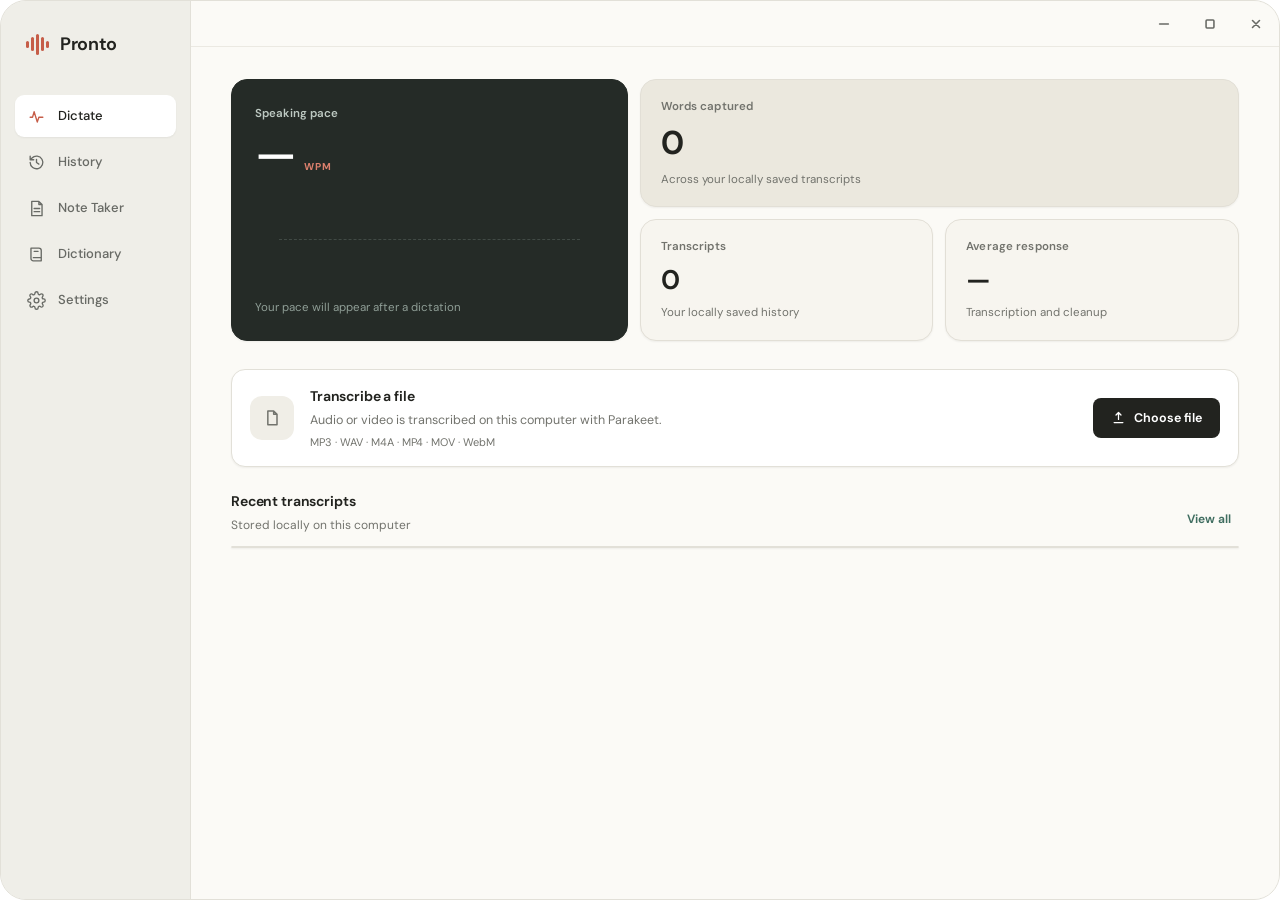
==== ui/index.html @ 366bca0c "Use a single API key field for the selected cleanup provider The key field now saves under whichever" ====
<!doctype html>
<html lang="en">
  <head>
    <meta charset="UTF-8" />
    <meta name="viewport" content="width=device-width, initial-scale=1.0" />
    <title>Pronto</title>
    <link rel="stylesheet" href="fonts.css" />
    <link rel="stylesheet" href="theme.css" />
    <link rel="stylesheet" href="styles.css" />
    <link rel="stylesheet" href="app-polish.css" />
    <link rel="stylesheet" href="notes.css" />
  </head>
  <body>
    <main class="app">
      <aside class="sidebar">
        <div class="brand">
          <span class="brand-mark" aria-hidden="true"><i></i><i></i><i></i><i></i><i></i></span>
          <span>Pronto</span>
        </div>
        <nav aria-label="Main navigation">
          <button class="nav active" data-view="home">
            <svg viewBox="0 0 24 24" aria-hidden="true"><path d="M4 13h3l2-7 4 13 2-6h5"/></svg><span>Dictate</span>
          </button>
          <button class="nav" data-view="history">
            <svg viewBox="0 0 24 24" aria-hidden="true"><path d="M4 12a8 8 0 1 0 2.3-5.7L4 8.5M4 4v4.5h4.5M12 8v4l3 2"/></svg><span>History</span>
          </button>
          <button class="nav" data-view="notetaker">
            <svg viewBox="0 0 24 24" aria-hidden="true"><path d="M6 3h9l4 4v14H6V3Zm9 0v4h4M9 12h7M9 16h7"/></svg><span>Note Taker</span>
          </button>
          <button class="nav" data-view="dictionary">
            <svg viewBox="0 0 24 24" aria-hidden="true"><path d="M5 4h10a3 3 0 0 1 3 3v13H8a3 3 0 0 1-3-3V4Zm3 12h10M9 8h5"/></svg><span>Dictionary</span>
          </button>
          <button class="nav" data-view="settings">
            <svg viewBox="0 0 24 24" aria-hidden="true"><circle cx="12" cy="12" r="3"/><path d="M19.4 15a1.65 1.65 0 0 0 .33 1.82l.06.06a2 2 0 0 1 0 2.83 2 2 0 0 1-2.83 0l-.06-.06a1.65 1.65 0 0 0-1.82-.33 1.65 1.65 0 0 0-1 1.51V21a2 2 0 0 1-2 2 2 2 0 0 1-2-2v-.09A1.65 1.65 0 0 0 9 19.4a1.65 1.65 0 0 0-1.82.33l-.06.06a2 2 0 0 1-2.83 0 2 2 0 0 1 0-2.83l.06-.06a1.65 1.65 0 0 0 .33-1.82 1.65 1.65 0 0 0-1.51-1H3a2 2 0 0 1-2-2 2 2 0 0 1 2-2h.09A1.65 1.65 0 0 0 4.6 9a1.65 1.65 0 0 0-.33-1.82l-.06-.06a2 2 0 0 1 0-2.83 2 2 0 0 1 2.83 0l.06.06a1.65 1.65 0 0 0 1.82.33H9a1.65 1.65 0 0 0 1-1.51V3a2 2 0 0 1 2-2 2 2 0 0 1 2 2v.09a1.65 1.65 0 0 0 1 1.51 1.65 1.65 0 0 0 1.82-.33l.06-.06a2 2 0 0 1 2.83 0 2 2 0 0 1 0 2.83l-.06.06a1.65 1.65 0 0 0-.33 1.82V9a1.65 1.65 0 0 0 1.51 1H21a2 2 0 0 1 2 2 2 2 0 0 1-2 2h-.09a1.65 1.65 0 0 0-1.51 1Z"/></svg><span>Settings</span>
          </button>
        </nav>
      </aside>

      <section class="shell">
        <header class="titlebar">
          <div class="window-actions" data-tauri-drag-region="false">
            <button id="minimize" data-tauri-drag-region="false" aria-label="Minimize"><svg viewBox="0 0 16 16" aria-hidden="true"><path d="M3 8h10"/></svg></button>
            <button id="maximize" data-tauri-drag-region="false" aria-label="Maximize"><svg viewBox="0 0 16 16" aria-hidden="true"><rect x="3.5" y="3.5" width="9" height="9" rx="1"/></svg></button>
            <button id="close" data-tauri-drag-region="false" aria-label="Close to tray"><svg viewBox="0 0 16 16" aria-hidden="true"><path d="M4 4l8 8M12 4l-8 8"/></svg></button>
          </div>
        </header>

        <div class="view active" id="home">
          <section class="stats-grid" aria-label="Dictation statistics">
            <article class="stat-card stat-primary">
              <div><span class="stat-label">Speaking pace</span><div class="pace-number"><strong id="average-wpm">—</strong><small>WPM</small></div></div>
              <div class="stat-wave empty" id="wpm-chart" aria-label="Recent words per minute"></div>
              <p id="wpm-note">Your pace will appear after a dictation</p>
            </article>
            <article class="stat-card stat-words"><span class="stat-label">Words captured</span><strong id="word-count">0</strong><p>Across your locally saved transcripts</p></article>
            <article class="stat-card"><span class="stat-label">Transcripts</span><strong id="dictation-count">0</strong><p>Your locally saved history</p></article>
            <article class="stat-card"><span class="stat-label">Average response</span><strong id="average-latency">—</strong><p>Transcription and cleanup</p></article>
          </section>

          <section class="permission-alert" id="mac-permission-alert" hidden>
            <div><strong id="mac-permission-alert-title">Finish macOS setup</strong><p id="mac-permission-alert-message"></p></div>
            <div class="permission-alert-actions"><button id="mac-permission-alert-action" type="button">Open Settings</button><button class="mac-restart-action" type="button" hidden>Restart Pronto</button></div>
          </section>

          <section class="transcripts-panel">
            <div class="import-card" id="import-card">
              <div class="import-icon" aria-hidden="true"><svg viewBox="0 0 24 24"><path d="M7 3.5h7l4 4V20H7zM14 3.5v4h4"/></svg></div>
              <div class="import-copy"><h2>Transcribe a file</h2><p>Audio or video is transcribed on this computer with Parakeet.</p>
                <small class="import-formats">MP3 · WAV · M4A · MP4 · MOV · WebM</small>
                <small id="import-status" class="import-status" hidden></small>
              </div>
              <button id="choose-media" type="button"><svg viewBox="0 0 24 24" aria-hidden="true"><path d="M12 15V4m0 0 4 4m-4-4-4 4M5 20h14"/></svg>Choose file</button>
              <input id="media-file" type="file" accept="audio/*,video/*,.m4a,.mkv,.mov,.webm" hidden />
            </div>
            <div class="section-title"><div><h2>Recent transcripts</h2><p>Stored locally on this computer</p></div><button data-view-link="history">View all</button></div>
            <div id="recent-list" class="history-list compact"></div>
          </section>
        </div>

        <div class="view" id="history">
          <div class="page-title">
            <div><h1>History</h1><p>Your latest 100 transcripts, stored locally.</p></div>
            <button class="text-danger" id="clear-history">Clear history</button>
          </div>
          <div id="history-list" class="history-list full"></div>
        </div>

        <div class="view" id="notetaker">
          <section id="notetaker-explorer" class="nt-library">
            <div class="page-title nt-title">
              <div><h1>Note Taker</h1><p>Record a meeting or transcribe an audio file, then keep everything organized in folders.</p></div>
              <div class="nt-actions">
                <button class="nt-upload" id="notetaker-upload" type="button"><svg viewBox="0 0 24 24" aria-hidden="true"><path d="M12 15V4m0 0 4 4m-4-4-4 4M5 20h14"/></svg><b>Upload audio</b></button>
                <button class="nt-record" id="meeting-toggle" type="button"><span class="record-glyph" aria-hidden="true"><i></i></span><b>Start meeting</b></button>
                <input id="notetaker-file" type="file" accept="audio/*,video/*,.m4a,.mkv,.mov,.webm" hidden />
              </div>
            </div>

            <section class="nt-live" id="meeting-live" role="status" aria-live="polite" hidden>
              <span class="nt-live-dot" aria-hidden="true"></span>
              <div class="nt-live-copy"><strong>Recording meeting</strong><p>Your microphone and computer audio are saved on this computer. Notes are written when you stop.</p></div>
              <span class="nt-live-timer" id="meeting-live-timer">0:00</span>
              <button type="button" class="nt-live-stop" id="meeting-stop"><span aria-hidden="true"></span>Stop and create notes</button>
            </section>

            <div class="nt-jobs" id="notetaker-jobs" role="status" hidden><span class="nt-spinner" aria-hidden="true"></span><span id="notetaker-background-status"></span></div>

            <div class="nt-explorer">
              <aside class="nt-folders" aria-label="Folders">
                <div class="nt-folders-head"><span>Folders</span><button id="notetaker-sidebar-plus" type="button" aria-label="Create a new folder" title="New folder"><svg viewBox="0 0 24 24" aria-hidden="true"><path d="M12 5v14M5 12h14"/></svg></button></div>
                <form class="nt-new-folder" id="notetaker-new-folder" hidden>
                  <input id="notetaker-folder-input" maxlength="60" placeholder="Folder name" aria-label="Folder name" autocomplete="off" />
                  <button type="submit">Add</button>
                </form>
                <div id="notetaker-folder-list" class="nt-folder-list"></div>
                <p class="nt-folders-hint">Drag a note onto a folder to move it.</p>
              </aside>
              <section class="nt-files" aria-label="Notes">
                <header class="nt-files-head">
                  <div class="nt-files-title"><h2 id="notetaker-files-title">My recordings</h2><small id="notetaker-files-count"></small></div>
                  <label class="nt-search">
                    <svg viewBox="0 0 24 24" aria-hidden="true"><circle cx="11" cy="11" r="6.5"/><path d="m20 20-4.2-4.2"/></svg>
                    <input type="search" id="notetaker-search" placeholder="Search all notes" aria-label="Search all notes" autocomplete="off" spellcheck="false" />
                  </label>
                </header>
                <div id="notetaker-file-list" class="nt-file-list"></div>
              </section>
            </div>
          </section>

          <article id="notetaker-detail" class="nt-reader" aria-labelledby="notetaker-viewer-title" hidden>
            <header class="nt-reader-head">
              <button class="nt-icon-button" id="notetaker-back" type="button" aria-label="Back to folder" title="Back (Esc)"><svg viewBox="0 0 24 24" aria-hidden="true"><path d="M19 12H5m0 0 6-6m-6 6 6 6"/></svg></button>
              <nav class="nt-crumbs" aria-label="Location"><button type="button" id="notetaker-crumb-folder"></button><span aria-hidden="true">/</span><span id="notetaker-crumb-title"></span></nav>
              <div class="nt-reader-actions">
                <button class="secondary-action" id="notetaker-copy" type="button"><svg viewBox="0 0 24 24" aria-hidden="true"><rect x="8" y="8" width="11" height="11" rx="2"/><path d="M16 8V6a2 2 0 0 0-2-2H6a2 2 0 0 0-2 2v8a2 2 0 0 0 2 2h2"/></svg><span id="notetaker-copy-label">Copy</span></button>
                <button class="nt-cleanup" id="notetaker-cleanup" type="button"><svg viewBox="0 0 24 24" aria-hidden="true"><path d="M12 3.5 13.6 8 18 9.6l-4.4 1.6L12 15.5l-1.6-4.3L6 9.6 10.4 8 12 3.5ZM18.5 15l.8 2 2 .8-2 .8-.8 2-.8-2-2-.8 2-.8.8-2Z"/></svg>Clean up speech</button>
                <button class="nt-icon-button" id="notetaker-more" type="button" aria-label="More actions" title="More actions"><svg viewBox="0 0 24 24" aria-hidden="true"><circle cx="5" cy="12" r="1.6"/><circle cx="12" cy="12" r="1.6"/><circle cx="19" cy="12" r="1.6"/></svg></button>
              </div>
            </header>
            <div class="nt-reader-scroll" id="notetaker-reader-scroll">
              <div class="nt-reader-inner">
                <span class="nt-kind" id="notetaker-kind"></span>
                <h1 id="notetaker-viewer-title"></h1>
                <div class="nt-meta" id="notetaker-viewer-meta"></div>
                <audio id="notetaker-audio" controls hidden></audio>
                <div class="nt-tabbar">
                  <div class="nt-tabs" id="notetaker-tabs" role="tablist" aria-label="Meeting content" hidden>
                    <button type="button" data-notetaker-tab="notes" role="tab">Notes</button><button type="button" data-notetaker-tab="transcript" role="tab">Transcript</button>
                  </div>
                  <div class="nt-version" id="notetaker-version" role="group" aria-label="Transcript version" hidden>
                    <button type="button" data-notetaker-version="cleaned">Cleaned</button><button type="button" data-notetaker-version="original">Original</button>
                  </div>
                </div>
                <div id="notetaker-cleanup-status" class="nt-status" role="status"></div>
                <section id="notetaker-meeting-notes" class="nt-notes notes-markdown" hidden></section>
                <div id="notetaker-viewer-body" class="nt-transcript"></div>
              </div>
            </div>
          </article>
          <div class="nt-menu-layer" id="notetaker-menu-layer" hidden><div class="nt-menu" id="notetaker-menu" role="menu"></div></div>
          <div class="nt-drag-ghost" id="notetaker-drag-ghost" aria-hidden="true" hidden></div>
        </div>

        <div class="view" id="dictionary">
          <div class="page-title"><div><h1>Dictionary</h1><p>Add names and specialist terms that Pronto should preserve.</p></div></div>
          <form class="dictionary-form" id="dictionary-form">
            <input id="dictionary-input" maxlength="100" placeholder="Add a word or phrase" autocomplete="off" />
            <button type="submit">Add term</button>
          </form>
          <div class="dictionary-table">
            <div class="dictionary-heading"><span>Personal terms</span><span id="term-count">0 terms</span></div>
            <div id="dictionary-list" class="dictionary-list"></div>
            <div class="empty" id="dictionary-empty">No personal terms yet.</div>
          </div>
        </div>

        <div class="view" id="settings">
          <div class="page-title settings-title">
            <div><h1>Settings</h1><p id="settings-subtitle">Choose how Pronto listens, writes, and behaves on Windows.</p></div>
            <label class="settings-search">
              <svg viewBox="0 0 24 24" aria-hidden="true"><circle cx="11" cy="11" r="6.5"/><path d="m20 20-4.2-4.2"/></svg>
              <input type="search" id="settings-search" placeholder="Search settings" aria-label="Search settings" autocomplete="off" spellcheck="false" />
              <kbd id="settings-search-hint" aria-hidden="true">Ctrl F</kbd>
            </label>
          </div>

          <div class="settings-layout">
            <nav class="settings-nav" id="settings-nav" aria-label="Settings sections">
              <button type="button" data-settings-target="settings-general"><svg viewBox="0 0 24 24" aria-hidden="true"><path d="M4 7h8m5 0h3M4 17h3m5 0h8"/><circle cx="14.5" cy="7" r="2.5"/><circle cx="9.5" cy="17" r="2.5"/></svg><span>General</span></button>
              <button type="button" data-settings-target="settings-shortcuts"><svg viewBox="0 0 24 24" aria-hidden="true"><rect x="3" y="6" width="18" height="12" rx="2.5"/><path d="M7 10h.01M10.5 10h.01M14 10h.01M17 10h.01M8 14h8"/></svg><span>Shortcuts</span></button>
              <button type="button" data-settings-target="settings-dictation"><svg viewBox="0 0 24 24" aria-hidden="true"><rect x="9" y="3" width="6" height="11" rx="3"/><path d="M5.5 11a6.5 6.5 0 0 0 13 0M12 17.5V21"/></svg><span>Dictation</span></button>
              <button type="button" data-settings-target="settings-sound"><svg viewBox="0 0 24 24" aria-hidden="true"><path d="M4 9.5v5h3.5L12 19V5L7.5 9.5H4Z"/><path d="M15.5 9a4 4 0 0 1 0 6M18 6.5a7.5 7.5 0 0 1 0 11"/></svg><span>Sound</span></button>
              <button type="button" data-settings-target="mac-permissions"><svg viewBox="0 0 24 24" aria-hidden="true"><path d="M12 3 19 6v5.5c0 4.4-2.9 7.9-7 9.5-4.1-1.6-7-5.1-7-9.5V6l7-3Z"/><path d="m9 12 2 2 4-4"/></svg><span>Permissions</span></button>
              <button type="button" data-settings-target="settings-engine"><svg viewBox="0 0 24 24" aria-hidden="true"><rect x="7" y="7" width="10" height="10" rx="2"/><path d="M10 3v4M14 3v4M10 17v4M14 17v4M3 10h4M3 14h4M17 10h4M17 14h4"/></svg><span>Speech engine</span></button>
              <button type="button" data-settings-target="settings-online"><svg viewBox="0 0 24 24" aria-hidden="true"><path d="M7 18.5a4.5 4.5 0 0 1-.6-8.96A6 6 0 0 1 17.8 8.6 5 5 0 0 1 17 18.5H7Z"/></svg><span>Online services</span></button>
            </nav>

            <div class="settings-stack" id="settings-stack">
              <section class="settings-section" id="settings-general" aria-labelledby="settings-general-title">
                <header class="settings-section-head"><h2 id="settings-general-title">General</h2><p>How Pronto looks and when it runs.</p></header>
                <div class="settings-card">
                  <div class="setting-row" data-keywords="appearance dark mode light mode color colour">
                    <div><strong>Theme</strong><p>Applies to this window and search results. Listening pills always stay dark.</p></div>
                    <div class="setting-control setting-control--stack">
                      <div class="segmented" role="group" aria-label="Theme">
                        <button type="button" data-theme-pref="system">System</button>
                        <button type="button" data-theme-pref="light">Light</button>
                        <button type="button" data-theme-pref="dark">Dark</button>
                      </div>
                      <span class="theme-preview" id="theme-preview">Matching system</span>
                    </div>
                  </div>
                  <div class="setting-row" data-keywords="startup boot login autostart tray menu bar"><div><strong>Launch at startup</strong><p>Starts Pronto silently in the system tray without opening this window.</p></div><label class="toggle"><input type="checkbox" id="launch-at-startup" /><span></span></label></div>
                  <div class="setting-row" data-keywords="meeting note taker zoom teams call prompt popup notification"><div><strong>Suggest meeting notes</strong><p>Offer to take notes when a meeting app starts using your microphone.</p></div><label class="toggle"><input type="checkbox" id="meeting-suggestions" /><span></span></label></div>
                </div>
              </section>

              <section class="settings-section" id="settings-shortcuts" aria-labelledby="settings-shortcuts-title">
                <header class="settings-section-head"><h2 id="settings-shortcuts-title">Shortcuts</h2><p>Global keys that work in any app.</p></header>
                <div class="settings-card">
                  <div class="setting-row hotkey-row" data-keywords="hotkey keybinding key combination record start dictation shortcut">
                    <div><strong>Start dictation</strong><p id="dictation-shortcut-help">Works globally, including modifier-only combinations such as Win + Ctrl.</p></div>
                    <div class="setting-control"><div class="shortcut-keys" id="settings-hotkey"></div><button class="change-button" id="change-hotkey">Change</button></div>
                  </div>
                  <div class="setting-row" data-keywords="hold push to talk toggle press once activation behavior mode">
                    <div><strong>How the shortcut works</strong><p>Hold to talk, or press once to start and again to stop.</p></div>
                    <div class="segmented" role="group" aria-label="Activation behavior">
                      <button type="button" data-activation="hold">Hold</button><button type="button" data-activation="toggle">Toggle</button>
                    </div>
                  </div>
                  <div class="setting-row hotkey-row" data-keywords="hotkey keybinding paste last transcript again">
                    <div><strong>Paste last transcript</strong><p>Pastes your most recent transcript where you are typing.</p></div>
                    <div class="setting-control"><div class="shortcut-keys" id="settings-paste-hotkey"></div><button class="change-button" id="change-paste-hotkey">Change</button></div>
                  </div>
                  <div class="setting-row hotkey-row" data-keywords="hotkey keybinding voice search ask question web">
                    <div><strong>Voice search</strong><p id="shortcut-help">Default Win + Space. Windows may also switch keyboard layouts with this chord.</p></div>
                    <div class="setting-control"><div class="shortcut-keys" id="settings-search-hotkey"></div><button class="change-button" id="change-search-hotkey">Change</button></div>
                  </div>
                </div>
              </section>

              <section class="settings-section" id="settings-dictation" aria-labelledby="settings-dictation-title">
                <header class="settings-section-head"><h2 id="settings-dictation-title">Dictation</h2><p>What Pronto listens to and what it does with your words.</p></header>
                <div class="settings-card">
                  <div class="setting-row" data-keywords="mic input device audio headset">
                    <div><strong>Microphone</strong><p id="microphone-status">Loading available microphones…</p></div>
                    <div class="setting-control"><select id="microphone" aria-label="Microphone" disabled><option>Loading…</option></select><button class="change-button" id="microphone-retry" type="button" hidden>Retry</button></div>
                  </div>
                  <div class="setting-row" data-keywords="language english german spanish french italian portuguese dutch polish auto detect">
                    <div><strong>Language</strong><p id="language-help">Choose a language or let Parakeet detect it.</p></div>
                    <select id="language" aria-label="Language"><option value="auto">Auto detect</option><option value="en">English</option><option value="de">German</option><option value="es">Spanish</option><option value="fr">French</option><option value="it">Italian</option><option value="pt">Portuguese</option><option value="nl">Dutch</option><option value="pl">Polish</option></select>
                  </div>
                  <div class="setting-row" data-keywords="type paste auto insert automatic output"><div><strong>Insert automatically</strong><p>Type the result where dictation began.</p></div><label class="toggle"><input type="checkbox" id="auto-insert" /><span></span></label></div>
                  <div class="setting-row" data-keywords="filler um uh punctuation cleanup polish format deepseek openai anthropic claude gemini groq openrouter ollama"><div><strong>Clean up speech</strong><p>Remove fillers and false starts, then repair punctuation.</p></div><label class="toggle"><input type="checkbox" id="cleanup-enabled" /><span></span></label></div>
                </div>
              </section>

              <section class="settings-section" id="settings-sound" aria-labelledby="settings-sound-title">
                <header class="settings-section-head"><h2 id="settings-sound-title">Sound</h2><p>Audio cues, and what happens to other playback while you speak.</p></header>
                <div class="settings-card">
                  <div class="setting-row" data-keywords="beep chime cue sound effects audio feedback"><div><strong>Dictation sounds</strong><p>Play short cues when recording starts and stops.</p></div><label class="toggle"><input type="checkbox" id="dictation-sounds" /><span></span></label></div>
                  <div class="setting-row" data-keywords="duck lower volume music mute playback system audio"><div><strong>Lower other audio while listening</strong><p>Quiets music and videos during dictation or voice search, then restores them exactly.</p></div><label class="toggle"><input type="checkbox" id="duck-audio" /><span></span></label></div>
                </div>
              </section>

              <section class="settings-section" id="mac-permissions" aria-labelledby="mac-permissions-title" hidden>
                <header class="settings-section-head"><h2 id="mac-permissions-title">Permissions</h2><p>macOS access Pronto needs to listen and type for you.</p></header>
                <div class="settings-card">
                  <div class="setting-row" data-keywords="macos mic privacy permission"><div><strong>Microphone</strong><p id="permission-microphone">Needed for dictation and meeting notes.</p></div><button type="button" class="change-button permission-action" data-permission="microphone">Set up</button></div>
                  <div class="setting-row" data-keywords="macos privacy insert type permission"><div><strong>Accessibility</strong><p id="permission-accessibility">Needed to insert text into the app you were using.</p></div><div class="setting-control"><button type="button" class="change-button permission-action" data-permission="accessibility">Set up</button><button type="button" class="change-button mac-restart-action" hidden>Restart Pronto</button></div></div>
                  <div class="setting-row" data-keywords="macos privacy keyboard modifier permission"><div><strong>Input Monitoring</strong><p id="permission-input-monitoring">Needed only for shortcuts made of modifier keys alone.</p></div><button type="button" class="change-button permission-action" data-permission="input-monitoring">Set up</button></div>
                  <div class="setting-row" data-keywords="macos privacy system audio meeting permission"><div><strong>Screen Recording</strong><p id="permission-screen-recording">Needed only to record computer audio for meeting notes. Pronto does not save video.</p></div><button type="button" class="change-button permission-action" data-permission="screen-recording">Set up</button></div>
                </div>
              </section>

              <section class="settings-section" id="settings-engine" aria-labelledby="settings-engine-title">
                <header class="settings-section-head"><h2 id="settings-engine-title">Speech engine</h2><p>Transcription runs entirely on this computer.</p></header>
                <div class="settings-card">
                  <div class="setting-row engine-row" data-keywords="status local offline parakeet engine"><div><strong>Local speech engine</strong><p id="engine-message">Starting the speech engine…</p></div><span class="private-badge">On device</span></div>
                  <div class="setting-row" id="model-install-row" data-keywords="download model install" hidden><div><strong>Speech model</strong><p id="model-install-message">Checking local model…</p><progress id="model-install-progress" max="100" value="0" hidden></progress></div><button type="button" class="change-button" id="model-install-action" hidden>Cancel</button></div>
                  <div class="setting-block" id="speech-model-section" data-keywords="speech model parakeet phonon nvidia gpu cpu download" hidden>
                    <div class="setting-row speech-model-head">
                      <div><strong>Speech model</strong><p id="speech-model-hardware">Checking your graphics…</p></div>
                    </div>
                    <div class="model-options" role="radiogroup" aria-label="Speech model">
                      <button type="button" class="model-option" data-model="parakeet" role="radio" aria-checked="false">
                        <span class="model-option-head"><strong>Parakeet</strong><span class="model-badge" hidden>Recommended</span></span>
                        <span class="model-option-meta">Fastest · 25 languages</span>
                        <span class="model-option-warning">Runs only on NVIDIA GPUs.</span>
                        <span class="model-option-state"></span>
                      </button>
                      <button type="button" class="model-option" data-model="phonon" role="radio" aria-checked="false">
                        <span class="model-option-head"><strong>Phonon</strong><span class="model-badge" hidden>Recommended</span></span>
                        <span class="model-option-meta">Any PC · English only</span>
                        <span class="model-option-warning">For PCs without an NVIDIA GPU. Considerably slower.</span>
                        <span class="model-option-state"></span>
                      </button>
                    </div>
                    <div class="model-switch" id="model-switch" hidden>
                      <div class="model-switch-bar"><i id="model-switch-fill"></i></div>
                      <div class="model-switch-meta">
                        <span><strong id="model-switch-message"></strong><small id="model-switch-detail"></small></span>
                        <button type="button" class="change-button" id="model-switch-action">Cancel</button>
                      </div>
                    </div>
                  </div>
                  <div class="setting-row" id="gpu-memory-row" data-keywords="vram memory performance games release unload"><div><strong>Release model under GPU pressure</strong><p>Frees Parakeet's VRAM when games or other apps need it. The next dictation may take a moment to warm up.</p></div><label class="toggle"><input type="checkbox" id="gpu-memory-management" /><span></span></label></div>
                </div>
              </section>

              <section class="settings-section" id="settings-online" aria-labelledby="settings-online-title">
                <header class="settings-section-head"><h2 id="settings-online-title">Online services</h2><p>Optional. Used only for speech cleanup and voice search answers.</p></header>
                <div class="settings-card api-card">
                  <div class="setting-row" data-keywords="cleanup provider llm ai openai anthropic claude gemini groq openrouter ollama lm studio deepseek">
                    <div><strong>Cleanup provider</strong><p>Service used for speech cleanup and meeting notes. DeepSeek is preferred: its key also powers voice search answers.</p></div>
                    <select id="cleanup-provider" aria-label="Cleanup provider"></select>
                  </div>
                  <div class="setting-row" data-keywords="cleanup model llm ai name">
                    <div><strong>Cleanup model</strong><p id="cleanup-model-help">Leave blank to use the provider's default.</p></div>
                    <input type="text" id="cleanup-model" class="setting-text-input" aria-label="Cleanup model" spellcheck="false" autocomplete="off" />
                  </div>
                  <div class="setting-row" id="cleanup-endpoint-row" data-keywords="custom endpoint url base openai compatible ollama lm studio local" hidden>
                    <div><strong>Custom endpoint URL</strong><p>Any OpenAI-compatible server, for example http://localhost:11434/v1 for Ollama.</p></div>
                    <input type="url" id="cleanup-endpoint" class="setting-text-input" aria-label="Custom endpoint URL" spellcheck="false" placeholder="http://localhost:11434/v1" />
                  </div>
                  <div class="setting-row api-row" data-keywords="deepseek openai anthropic claude gemini groq openrouter api key token cleanup llm ai credential voice search">
                    <div><strong>API key</strong><p id="api-status">Not configured</p></div>
                    <div class="api-form"><input type="password" id="api-key" placeholder="Enter API key" autocomplete="off" aria-label="API key" /><button id="save-key">Save</button></div>
                  </div>
                  <details class="setting-disclosure" id="cleanup-prompt-details" data-keywords="cleanup system prompt instructions deepseek custom">
                    <summary>
                      <div><strong>Cleanup instructions</strong><p>The system prompt Pronto sends with every cleanup request.</p></div>
                      <span class="setting-disclosure-end"><span class="prompt-badge" id="cleanup-prompt-status">Built-in prompt</span><svg viewBox="0 0 24 24" aria-hidden="true"><path d="m9 6 6 6-6 6"/></svg></span>
                    </summary>
                    <div class="prompt-row">
                      <textarea id="cleanup-prompt" maxlength="16000" spellcheck="false" aria-label="Cleanup system prompt"></textarea>
                      <div class="prompt-meta">
                        <span id="cleanup-prompt-count"></span>
                        <div class="prompt-actions"><button type="button" class="change-button" id="reset-cleanup-prompt">Reset default</button><button type="button" id="save-cleanup-prompt">Save prompt</button></div>
                      </div>
                    </div>
                  </details>
                  <div class="setting-row" data-keywords="voice search provider url duckduckgo web retrieval">
                    <div><strong>Search provider URL</strong><p>DuckDuckGo HTML endpoint for voice search. Queries and snippets go to this provider and to DeepSeek.</p></div>
                    <input type="url" id="search-provider-url" aria-label="Search provider URL" spellcheck="false" />
                  </div>
                </div>
              </section>

              <div class="settings-empty" id="settings-empty" hidden>
                <strong>No settings match “<span id="settings-empty-query"></span>”</strong>
                <p>Try a different word, such as “microphone”, “shortcut”, or “theme”.</p>
                <button type="button" class="change-button" id="settings-search-clear">Clear search</button>
              </div>
            </div>
          </div>
        </div>
      </section>
    </main>

    <dialog class="hotkey-dialog" id="hotkey-dialog">
      <form method="dialog">
        <button class="dialog-close" value="cancel" aria-label="Close"><svg viewBox="0 0 24 24" aria-hidden="true"><path d="M6 6l12 12M18 6 6 18"/></svg></button>
        <h2 id="hotkey-dialog-title">Set dictation shortcut</h2>
        <p id="hotkey-dialog-desc">Press your combination, then save it. Modifier-only chords such as Win + Ctrl are supported.</p>
        <div class="capture-box" id="hotkey-capture" tabindex="0">
          <span class="capture-prompt">Press your shortcut</span>
          <div class="shortcut-keys" id="capture-keys"></div>
        </div>
        <p class="capture-note" id="capture-note">Use two modifiers, or Ctrl, Alt, or Win with another key. Known Windows-reserved combinations are rejected.</p>
        <div class="dialog-error" id="hotkey-error" role="alert"></div>
        <div class="dialog-actions"><button type="button" class="change-button" id="cancel-hotkey">Cancel</button><button type="button" id="save-hotkey" disabled>Save shortcut</button></div>
      </form>
    </dialog>
    <div class="modal-layer" id="modal-layer" hidden>
      <div class="modal" role="dialog" aria-modal="true" aria-labelledby="modal-title">
        <h2 id="modal-title"></h2>
        <p id="modal-desc"></p>
        <p id="modal-warning" class="modal-warning" hidden></p>
        <input id="modal-input" maxlength="120" autocomplete="off" hidden />
        <div class="modal-actions">
          <button type="button" class="change-button" id="modal-cancel">Cancel</button>
          <button type="button" id="modal-confirm">Confirm</button>
        </div>
      </div>
    </div>
    <div class="toast" id="toast" role="status"></div>
    <script src="theme.js"></script>
    <script src="app.js"></script>
  </body>
</html>
---- ui/fonts.css ----
@font-face {
  font-family: 'DM Sans';
  src: url('./vendor/fonts/DMSans-Variable.ttf') format('truetype');
  font-style: normal;
  font-weight: 100 1000;
  font-display: swap;
}

@font-face {
  font-family: 'DM Sans';
  src: url('./vendor/fonts/DMSans-Italic-Variable.ttf') format('truetype');
  font-style: italic;
  font-weight: 100 1000;
  font-display: swap;
}
---- ui/theme.css ----
/* Pronto design tokens — shared across main app, search, and dictation overlays */

:root,
[data-theme="light"] {
  color-scheme: light;

  /* Typography & text */
  --ink: #22231f;
  --ink-soft: #3c3d38;
  --muted: #72736d;
  --faint: #969791;

  /* Surfaces */
  --line: #e2e0d8;
  --line-soft: #ebe9e2;
  --paper: #fbfaf6;
  --canvas: #f5f4ef;
  --sidebar-bg: #efeee8;
  --surface: #ffffff;
  --surface-muted: #f7f6f1;
  --surface-subtle: #f0eee7;
  --surface-inset: #ebe8de;
  --surface-hover: #f4f2ec;

  /* Brand */
  --accent: #c65d48;
  --accent-dark: #9d4435;
  --accent-soft: rgba(198, 93, 72, 0.12);
  --sage: #3f6d60;
  --sage-strong: #2e4439;
  --sage-soft: #e6eee9;
  --danger: #a44e43;
  --danger-soft: #f7ece9;

  /* Layout */
  --radius-sm: 8px;
  --radius-md: 12px;
  --radius-lg: 14px;
  --radius-xl: 16px;
  --space-1: 4px;
  --space-2: 8px;
  --space-3: 12px;
  --space-4: 16px;
  --space-5: 20px;
  --space-6: 24px;

  /* Effects */
  --shadow-sm: 0 1px 2px rgba(35, 35, 29, 0.06);
  --shadow-md: 0 12px 34px rgba(42, 39, 32, 0.14);
  --shadow-lg: 0 22px 65px rgba(36, 34, 28, 0.22);
  --focus-ring: 0 0 0 3px rgba(63, 109, 96, 0.22);
  --focus-color: #6f8f83;
  --selection-bg: rgba(63, 109, 96, 0.22);

  /* Controls */
  --input-bg: #ffffff;
  --input-border: #d7d4cb;
  --input-placeholder: #a8a9a3;
  --btn-primary-bg: #22231f;
  --btn-primary-hover: #383a34;
  --btn-secondary-bg: #ffffff;
  --btn-secondary-border: #d9d6ce;
  --toggle-track: #cbc8bf;
  --scrollbar-thumb: #c6c3ba;
  --scrollbar-thumb-hover: #adaba2;

  /* Chrome */
  --titlebar-hover: #eceae4;
  --titlebar-active: #e2e0d8;
  --nav-color: #686a65;
  --nav-hover-bg: rgba(255, 255, 255, 0.46);
  --nav-active-bg: #ffffff;
  --segmented-bg: #efede7;
  --segmented-border: #d6d3ca;
  --segmented-active: #383a34;

  /* Stat / hero */
  --stat-hero-bg: #252b27;
  --stat-hero-border: #252b27;
  --stat-card-bg: #f7f5ef;
  --stat-card-border: #e2dfd6;

  /* Search panel */
  --search-bg: #fbfaf6;
  --search-bg-elevated: #ffffff;
  --search-backdrop: rgba(40, 40, 35, 0.32);
  --search-lead: #c76d38;
  --search-lead-bg: rgba(199, 109, 56, 0.1);
  --search-green: #3f6d60;
  --search-green-hi: #5a8f7d;
  --search-green-lo: #2e5549;
  --search-panel-shadow: 0 32px 88px rgba(0, 0, 0, 0.2), 0 0 0 1px rgba(0, 0, 0, 0.04) inset;

  --font: "DM Sans", "Segoe UI Variable", "Segoe UI", system-ui, sans-serif;
  --transition-theme: background-color 0.2s ease, color 0.2s ease, border-color 0.2s ease, box-shadow 0.2s ease;
}

[data-theme="dark"] {
  color-scheme: dark;

  --ink: #f0f1ec;
  --ink-soft: #d4d6cf;
  --muted: #a0a39b;
  --faint: #72756d;

  --line: #2e302c;
  --line-soft: #252724;
  --paper: #161715;
  --canvas: #0f100e;
  --sidebar-bg: #111210;
  --surface: #1c1d1b;
  --surface-muted: #171816;
  --surface-subtle: #222321;
  --surface-inset: #252724;
  --surface-hover: #262825;

  --accent: #e07862;
  --accent-dark: #c65d48;
  --accent-soft: rgba(224, 120, 98, 0.16);
  --sage: #6fa383;
  --sage-strong: #8fb99a;
  --sage-soft: rgba(111, 163, 131, 0.14);
  --danger: #e89a90;
  --danger-soft: rgba(232, 154, 144, 0.12);

  --shadow-sm: 0 1px 2px rgba(0, 0, 0, 0.35);
  --shadow-md: 0 12px 34px rgba(0, 0, 0, 0.42);
  --shadow-lg: 0 22px 65px rgba(0, 0, 0, 0.55);
  --focus-ring: 0 0 0 3px rgba(111, 163, 131, 0.28);
  --focus-color: #8fb99a;
  --selection-bg: rgba(111, 163, 131, 0.28);

  --input-bg: #1c1d1b;
  --input-border: #353734;
  --input-placeholder: #72756d;
  --btn-primary-bg: #f0f1ec;
  --btn-primary-hover: #ffffff;
  --btn-secondary-bg: #222321;
  --btn-secondary-border: #353734;
  --toggle-track: #454843;
  --scrollbar-thumb: #454843;
  --scrollbar-thumb-hover: #5a5d56;

  --titlebar-hover: #222321;
  --titlebar-active: #2a2b28;
  --nav-color: #a0a39b;
  --nav-hover-bg: rgba(255, 255, 255, 0.06);
  --nav-active-bg: #1c1d1b;
  --segmented-bg: #222321;
  --segmented-border: #353734;
  --segmented-active: #f0f1ec;

  --stat-hero-bg: #1a211d;
  --stat-hero-border: #2a3530;
  --stat-card-bg: #1c1d1b;
  --stat-card-border: #2e302c;

  --search-bg: #0f100e;
  --search-bg-elevated: #161715;
  --search-backdrop: rgba(5, 6, 5, 0.62);
  --search-lead: #e8873a;
  --search-lead-bg: rgba(232, 135, 58, 0.11);
  --search-green: #4f8f68;
  --search-green-hi: #6fa383;
  --search-green-lo: #3d6b52;
  --search-panel-shadow: 0 32px 88px rgba(0, 0, 0, 0.64), 0 0 0 1px rgba(255, 255, 255, 0.04) inset;
}

html {
  transition: var(--transition-theme);
}

@media (prefers-reduced-motion: reduce) {
  html, html *, html *::before, html *::after {
    transition: none !important;
  }
}
---- ui/styles.css ----
/* Design tokens live in theme.css */

* { box-sizing: border-box; }
html, body {
  width: 100%;
  height: 100%;
  margin: 0;
  /* overflow:clip (not hidden): the app shell is a fixed 100vh grid whose
     views scroll internally, so the document itself must never scroll.
     Unlike hidden, clip forbids programmatic and focus scrolling too: a
     focused control plus a layout shift could otherwise scroll the whole
     app off-viewport with no scrollbar to get back (looks exactly like the
     window going transparent; only a restart resets it). */
  overflow: clip;
  color: var(--ink);
  background: transparent;
  font-family: var(--font);
  font-synthesis: none;
  text-rendering: optimizeLegibility;
  -webkit-font-smoothing: antialiased;
  -moz-osx-font-smoothing: grayscale;
}
body { font-size: 13px; line-height: 1.5; }
button, input, select, textarea { color: inherit; font: inherit; }
button { cursor: pointer; -webkit-tap-highlight-color: transparent; }
svg { shape-rendering: geometricPrecision; flex: 0 0 auto; }
::selection { background: var(--selection-bg); }
:focus { outline: none; }
:focus-visible { outline: 2px solid var(--focus-color); outline-offset: 2px; border-radius: 6px; }
::-webkit-scrollbar { width: 10px; height: 10px; }
::-webkit-scrollbar-thumb { border: 3px solid transparent; border-radius: 99px; background-clip: content-box; background-color: var(--scrollbar-thumb); }
::-webkit-scrollbar-thumb:hover { background-color: var(--scrollbar-thumb-hover); }
::-webkit-scrollbar-track { background: transparent; }
.app { display: grid; grid-template-columns: 190px minmax(0, 1fr); width: 100vw; height: 100vh; overflow: clip; border: 1px solid var(--line); border-radius: 26px; background: var(--canvas); }
html.maximized .app { border: 0; border-radius: 0; }

.sidebar { display: flex; flex-direction: column; min-width: 0; padding: 22px 14px 18px; border-right: 1px solid var(--line); background: var(--sidebar-bg); }
.brand { display: flex; align-items: center; gap: 11px; height: 42px; padding: 0 11px; font-size: 18px; font-weight: 650; letter-spacing: -.02em; }
.brand-mark { display: flex; align-items: center; gap: 2px; height: 22px; }
.brand-mark i { width: 3px; border-radius: 4px; background: var(--accent); }
.brand-mark i:nth-child(1), .brand-mark i:nth-child(5) { height: 7px; }
.brand-mark i:nth-child(2), .brand-mark i:nth-child(4) { height: 14px; }
.brand-mark i:nth-child(3) { height: 21px; }
nav { display: flex; flex-direction: column; gap: 4px; margin-top: 34px; }
.nav { display: flex; align-items: center; gap: 12px; width: 100%; height: 42px; padding: 0 12px; border: 0; border-radius: 9px; color: var(--nav-color); background: transparent; text-align: left; font-size: 13px; font-weight: 520; }
.nav svg { width: 19px; height: 19px; fill: none; stroke: currentColor; stroke-width: 1.7; stroke-linecap: round; stroke-linejoin: round; }
.nav:hover { color: var(--ink); background: var(--nav-hover-bg); }
.nav.active { color: var(--ink); background: var(--nav-active-bg); box-shadow: var(--shadow-sm); }
.nav.active svg { color: var(--accent); }
.shell { display: flex; flex-direction: column; min-width: 0; overflow: clip; background: var(--paper); }
.titlebar { display: flex; align-items: center; justify-content: flex-end; height: 46px; flex: 0 0 46px; border-bottom: 1px solid var(--line-soft); }
.window-actions { align-self: stretch; display: flex; -webkit-app-region: no-drag; }
.window-actions button { display: grid; place-items: center; width: 46px; border: 0; border-radius: 0; background: transparent; color: var(--nav-color); font-size: 18px; -webkit-app-region: no-drag; transition: background .12s ease, color .12s ease; }
.window-actions button:hover { background: var(--titlebar-hover); color: var(--ink); }
.window-actions button:active { background: var(--titlebar-active); }
.window-actions button svg { width: 14px; height: 14px; fill: none; stroke: currentColor; stroke-width: 1.8; stroke-linecap: round; stroke-linejoin: round; }
#close:hover { background: #c94d42; color: white; }

.view { display: none; flex: 1 1 auto; min-height: 0; height: calc(100vh - 46px); padding: 32px 40px 40px; overflow-y: auto; scrollbar-color: var(--scrollbar-thumb) transparent; scrollbar-width: thin; }
.view.active { display: block; }
.page-title { display: flex; align-items: flex-end; justify-content: space-between; gap: 24px; margin: 0 0 24px; }
.page-title h1 { margin: 0; color: var(--ink); font-size: 28px; font-weight: 650; letter-spacing: -.03em; line-height: 1.15; }
.page-title p { max-width: 560px; margin: 6px 0 0; color: var(--muted); font-size: 12.5px; line-height: 1.5; }
.secondary-action, .change-button { display: inline-flex; align-items: center; justify-content: center; gap: 6px; min-height: 36px; padding: 0 15px; border: 1px solid #d9d6ce; border-radius: var(--radius-sm); background: #fff; font-size: 12px; font-weight: 600; line-height: 1; white-space: nowrap; transition: border-color .12s ease, background .12s ease, transform .08s ease; }
.secondary-action:hover, .change-button:hover { border-color: #c7c3ba; background: #f8f7f2; }
.secondary-action:active, .change-button:active { transform: translateY(1px); }

.shortcut-keys { display: flex; align-items: center; gap: 4px; flex-wrap: wrap; justify-content: flex-end; }
.shortcut-keys kbd { min-width: 28px; padding: 6px 8px; border: 1px solid #d7d4cc; border-bottom-width: 2px; border-radius: 6px; color: #575954; background: #fff; font-family: inherit; font-size: 11px; font-weight: 650; line-height: 1; text-align: center; }
.shortcut-keys .plus { color: #a2a29d; font-size: 11px; }
.shortcut-keys .unavailable { color: var(--faint); font-size: 12px; }

.stats-grid { display: grid; grid-template-columns: 1.35fr repeat(2, 1fr); grid-auto-rows: minmax(112px, auto); gap: 12px; align-items: stretch; }
.stat-card { display: flex; flex-direction: column; justify-content: space-between; gap: 10px; min-width: 0; padding: 18px 20px; border: 1px solid #e2dfd6; border-radius: var(--radius-xl); background: #f7f5ef; box-shadow: var(--shadow-sm); }
.stat-card strong { color: #292a26; font-size: 27px; font-weight: 650; letter-spacing: -.03em; line-height: 1.1; font-variant-numeric: tabular-nums; }
.stat-card p { margin: 0; color: #8d8e88; font-size: 11.5px; line-height: 1.45; }
.stat-label { color: #74766f; font-size: 11.5px; font-weight: 600; letter-spacing: .01em; }
.stat-primary { grid-row: 1 / 3; justify-content: space-between; padding: 23px; color: #fff; border-color: #252b27; background: #252b27; overflow: hidden; }
.stat-primary strong { color: #fff; font-size: 46px; font-weight: 570; }
.stat-primary .stat-label { color: #bdc9c2; }
.stat-primary p { color: #8f9e96; }
.permission-alert { display: flex; align-items: center; justify-content: space-between; gap: 18px; margin: 18px 0 0; padding: 16px 20px; border: 1px solid #e5ccaa; border-radius: var(--radius-xl); background: #fbf1e1; }
.permission-alert[hidden] { display: none; }
.permission-alert strong { color: #684926; font-size: 14px; }
.permission-alert p { max-width: 560px; margin: 5px 0 0; color: #755d41; font-size: 12px; line-height: 1.45; }
.permission-alert button { flex: none; padding: 10px 14px; border: 1px solid #ad8654; border-radius: 10px; background: #fff9ed; color: #684926; font: inherit; font-weight: 650; cursor: pointer; }
.permission-alert-actions { display: flex; align-items: center; gap: 8px; flex-wrap: wrap; justify-content: flex-end; }
.pace-number { display: flex; align-items: baseline; gap: 8px; margin-top: 8px; }
.pace-number small { color: #dc806d; font-size: 10px; font-weight: 720; letter-spacing: .1em; }
.stat-wave { display: flex; align-items: end; gap: 7px; height: 76px; opacity: .9; }
.stat-wave i { flex: 1; min-width: 5px; border-radius: 99px; background: #d16954; transition: height .25s ease; }
.stat-wave.empty { position: relative; opacity: .45; }
.stat-wave.empty::after { content: ""; width: 100%; border-top: 1px dashed #64716a; }
.stat-words { grid-column: 2 / 4; background: #ebe8de; }
.stat-words strong { font-size: 33px; }
.transcripts-panel { margin-top: 28px; }
.import-card { display: grid; grid-template-columns: 44px minmax(0, 1fr) auto; align-items: center; gap: 16px; margin-bottom: 24px; padding: 16px 18px; border: 1px solid #e1ded6; border-radius: var(--radius-lg); background: #fff; box-shadow: var(--shadow-sm); }
.import-card.busy { opacity: .8; }
.import-copy { min-width: 0; }
.import-card h2 { margin: 0; font-size: 14px; font-weight: 650; letter-spacing: -.01em; }
.import-card p { margin: 4px 0 0; color: #73756e; font-size: 12.5px; line-height: 1.5; }
.import-formats { display: block; margin-top: 4px; color: #8d8e88; font-size: 11px; }
.import-status { display: block; margin-top: 8px; color: var(--sage-strong); font-size: 12px; font-weight: 600; }
.import-status[hidden] { display: none; }
.import-icon { display: grid; place-items: center; width: 44px; height: 44px; flex: 0 0 44px; border-radius: 12px; color: #575954; background: #f0eee7; }
.import-icon svg { width: 20px; height: 20px; fill: none; stroke: currentColor; stroke-width: 1.8; stroke-linecap: round; stroke-linejoin: round; }
.import-card button { display: inline-flex; align-items: center; justify-content: center; gap: 8px; height: 40px; padding: 0 18px; border: 0; border-radius: var(--radius-sm); color: #fff; background: var(--ink); font-size: 12.5px; font-weight: 650; line-height: 1; white-space: nowrap; transition: background .12s ease, transform .08s ease, box-shadow .12s ease; }
.import-card button svg { width: 15px; height: 15px; fill: none; stroke: currentColor; stroke-width: 2; stroke-linecap: round; stroke-linejoin: round; }
.import-card button:hover:not(:disabled) { background: #383a34; box-shadow: 0 3px 10px rgba(35, 35, 29, .2); }
.import-card button:active:not(:disabled) { transform: translateY(1px); }
.import-card button:disabled { cursor: default; opacity: .55; }
.section-title { display: flex; align-items: flex-end; justify-content: space-between; gap: 16px; }
.section-title h2 { margin: 0; font-size: 14px; font-weight: 650; letter-spacing: -.01em; }
.section-title p { margin: 4px 0 0; color: #94958f; font-size: 12px; }
.section-title button { padding: 6px 8px; border: 0; border-radius: 6px; color: var(--sage); background: none; font-size: 12px; font-weight: 650; }
.section-title button:hover { background: #eef3f0; }

.history-list { margin-top: 12px; border: 1px solid #e1ded6; border-radius: var(--radius-md); overflow: hidden; background: #fff; box-shadow: var(--shadow-sm); }
.history-item { display: grid; grid-template-columns: 64px minmax(0, 1fr) auto; align-items: center; gap: 16px; min-height: 72px; padding: 14px 16px; border-bottom: 1px solid #e9e6de; }
.history-item:last-child { border-bottom: 0; }
.history-time { color: #8d8e88; font-size: 12px; font-variant-numeric: tabular-nums; white-space: nowrap; }
.history-copy { min-width: 0; }
.history-copy p { margin: 0; color: #383a35; font-size: 13px; line-height: 1.55; overflow-wrap: anywhere; }
.history-copy small { display: block; margin-top: 4px; color: #a0a19b; font-size: 11.5px; }
.latency { color: #8c8d87; font-size: 11.5px; white-space: nowrap; font-variant-numeric: tabular-nums; }
.history-actions { display: flex; align-items: center; gap: 12px; }
.copy-transcript { display: grid; place-items: center; width: 32px; height: 32px; padding: 0; border: 1px solid #dfdcd4; border-radius: var(--radius-sm); color: #777972; background: #faf9f5; transition: color .12s ease, border-color .12s ease, background .12s ease; }
.copy-transcript:hover, .copy-transcript.copied { color: var(--sage); border-color: #bdcec6; background: #edf3ef; }
.copy-transcript svg { width: 15px; height: 15px; fill: none; stroke: currentColor; stroke-width: 1.7; stroke-linecap: round; stroke-linejoin: round; pointer-events: none; }
.history-empty, .empty { padding: 36px 24px; color: #8d8e88; font-size: 12.5px; line-height: 1.6; text-align: center; }
.text-danger { padding: 8px 10px; border: 0; border-radius: 7px; color: var(--danger); background: transparent; font-size: 12px; font-weight: 650; }
.text-danger:hover { background: #f7ece9; }

.dictionary-form { display: flex; gap: 10px; padding: 12px; border: 1px solid #dedbd2; border-radius: var(--radius-md); background: #f0eee7; }
.dictionary-form input, .api-form input { flex: 1; min-width: 0; height: 40px; padding: 0 13px; border: 1px solid #d7d4cb; border-radius: var(--radius-sm); outline: 0; background: #fff; font-size: 13px; }
.dictionary-form input:focus, .api-form input:focus, .prompt-row textarea:focus, .capture-box:focus { border-color: #b86a58; box-shadow: 0 0 0 3px rgba(198,93,72,.12); }
.dictionary-form input::placeholder, .api-form input::placeholder { color: #a8a9a3; }
.dictionary-form button, .api-form button { display: inline-flex; align-items: center; justify-content: center; min-width: 96px; min-height: 40px; padding: 0 16px; border: 0; border-radius: var(--radius-sm); color: #fff; background: var(--ink); font-size: 12px; font-weight: 650; line-height: 1; transition: background .12s ease, transform .08s ease; }
.dictionary-form button:hover, .api-form button:hover { background: #383a34; }
.dictionary-form button:active, .api-form button:active { transform: translateY(1px); }
.dictionary-table { margin-top: 20px; border: 1px solid #e0ddd5; border-radius: var(--radius-md); overflow: hidden; background: #fff; box-shadow: var(--shadow-sm); }
.dictionary-heading { display: flex; align-items: center; justify-content: space-between; padding: 12px 16px; border-bottom: 1px solid #e7e4dc; color: #858680; background: #faf9f5; font-size: 11px; font-weight: 650; letter-spacing: .04em; text-transform: uppercase; }
.dictionary-item { display: flex; align-items: center; justify-content: space-between; gap: 12px; min-height: 50px; padding: 8px 8px 8px 16px; border-bottom: 1px solid #ece9e2; color: var(--ink-soft); font-size: 13px; }
.dictionary-item:last-child { border-bottom: 0; }
.dictionary-item button { display: grid; place-items: center; width: 32px; height: 32px; flex: 0 0 32px; border: 0; border-radius: 7px; color: #9a9a94; background: transparent; transition: color .12s ease, background .12s ease; }
.dictionary-item button:hover { color: var(--danger); background: #f7ece9; }
.dictionary-item button svg { width: 14px; height: 14px; fill: none; stroke: currentColor; stroke-width: 2; stroke-linecap: round; stroke-linejoin: round; }

/* Settings: page title + search, sticky section index, grouped cards */
.settings-title { align-items: center; }
.settings-search { position: relative; display: flex; align-items: center; gap: 8px; width: 280px; flex: 0 1 280px; height: 38px; padding: 0 8px 0 12px; border: 1px solid var(--input-border); border-radius: var(--radius-sm); background: var(--input-bg); cursor: text; transition: border-color .12s ease, box-shadow .12s ease; }
.settings-search:focus-within { border-color: var(--sage); }
.settings-search svg { width: 15px; height: 15px; fill: none; stroke: var(--faint); stroke-width: 2; stroke-linecap: round; }
.settings-search input { flex: 1; min-width: 0; height: 100%; padding: 0; border: 0; outline: 0; background: transparent; color: var(--ink-soft); font-size: 12.5px; }
.settings-search input:focus-visible { outline: none; }
.settings-search input::placeholder { color: var(--input-placeholder); }
.settings-search kbd { padding: 3px 6px; border: 1px solid var(--line); border-radius: 5px; color: var(--faint); background: var(--surface-muted); font-family: inherit; font-size: 10.5px; font-weight: 650; line-height: 1; white-space: nowrap; }
.settings-search:focus-within kbd { display: none; }

.settings-layout { display: grid; grid-template-columns: 172px minmax(0, 1fr); align-items: start; gap: 36px; max-width: 1040px; }
.settings-nav { position: sticky; top: 0; z-index: 5; display: flex; flex-direction: column; gap: 2px; margin: 0; padding-top: 2px; }
.settings-nav button { display: flex; align-items: center; gap: 10px; width: 100%; height: 36px; padding: 0 11px; border: 0; border-radius: 9px; color: var(--nav-color); background: transparent; font-size: 12.5px; font-weight: 560; text-align: left; white-space: nowrap; transition: background .12s ease, color .12s ease; }
.settings-nav button svg { width: 16px; height: 16px; fill: none; stroke: currentColor; stroke-width: 1.7; stroke-linecap: round; stroke-linejoin: round; }
.settings-nav button:hover { color: var(--ink); background: var(--surface-hover); }
.settings-nav button.active { color: var(--ink); background: var(--surface); box-shadow: var(--shadow-sm), inset 0 0 0 1px var(--line); }
.settings-nav button.active svg { color: var(--accent); }

.settings-stack { display: flex; flex-direction: column; gap: 34px; min-width: 0; padding-bottom: 24px; }
.settings-section { scroll-margin-top: 20px; }
.settings-section-head { margin: 0 0 12px 2px; }
.settings-section-head h2 { margin: 0; color: var(--ink); font-size: 15px; font-weight: 650; letter-spacing: -.015em; line-height: 1.3; text-transform: none; }
.settings-section-head p { margin: 3px 0 0; color: var(--muted); font-size: 12px; line-height: 1.5; }
.settings-card { border: 1px solid var(--line); border-radius: var(--radius-lg); overflow: hidden; background: var(--surface); box-shadow: var(--shadow-sm); }
.setting-row { display: flex; align-items: center; justify-content: space-between; gap: 24px; min-height: 64px; padding: 14px 20px; border-bottom: 1px solid var(--line-soft); transition: background .12s ease; }
[hidden] { display: none !important; }
.filtered-out { display: none !important; }
#model-install-progress { display: block; width: min(320px, 100%); height: 8px; margin-top: 10px; accent-color: #6c8161; }
.settings-card > :last-child, .setting-row:last-child { border-bottom: 0; }
.setting-row > div:first-child { min-width: 0; flex: 1 1 auto; }
.setting-row strong { display: block; color: var(--ink); font-size: 13px; font-weight: 650; letter-spacing: -.01em; }
.setting-row p { max-width: 520px; margin: 3px 0 0; color: var(--muted); font-size: 12px; line-height: 1.5; }
.setting-row--switch { cursor: pointer; }
.setting-row--switch:hover { background: var(--surface-hover); }
.setting-row select { min-width: 150px; max-width: min(280px, 44%); height: 36px; padding: 0 12px; overflow: hidden; border: 1px solid #d6d3ca; border-radius: var(--radius-sm); outline: 0; background: #fff; font-size: 12.5px; text-overflow: ellipsis; }
.setting-row select:disabled { opacity: .6; }
#microphone { width: 260px; max-width: 100%; }
.setting-control { display: flex; align-items: center; gap: 12px; flex: 0 0 auto; }
.setting-control--stack { flex-direction: column; align-items: flex-end; gap: 6px; }
.setting-block { border-bottom: 1px solid var(--line-soft); }
.segmented { display: flex; flex: 0 0 auto; padding: 3px; border: 1px solid #d6d3ca; border-radius: 10px; background: #efede7; }
.segmented button { min-width: 64px; height: 28px; padding: 0 13px; border: 0; border-radius: 7px; color: #74756f; background: transparent; font-size: 12px; font-weight: 600; transition: background .12s ease, color .12s ease; }
.segmented button:hover:not(.active) { color: var(--ink); }
.segmented button.active { color: #fff; background: #383a34; box-shadow: 0 1px 3px rgba(0,0,0,.15); }
/* position:relative anchors the hidden checkbox inside its toggle. Without
   it the input's containing block is the viewport, so it sits at its
   unscrolled offset (far below the window when Settings is scrolled) and
   focusing it on click scrolls the whole document up, exposing the
   transparent window. */
.toggle { position: relative; display: inline-flex; flex: 0 0 auto; }
.toggle input { position: absolute; top: 0; left: 0; margin: 0; opacity: 0; width: 1px; height: 1px; }
.toggle span { position: relative; display: block; width: 40px; height: 23px; border-radius: 30px; background: #cbc8bf; transition: .18s ease; cursor: pointer; }
.toggle span::after { content: ""; position: absolute; top: 3px; left: 3px; width: 17px; height: 17px; border-radius: 50%; background: white; box-shadow: 0 1px 3px rgba(0,0,0,.2); transition: .18s ease; }
.toggle input:checked + span { background: var(--sage); }
.toggle input:checked + span::after { transform: translateX(17px); }
.toggle input:focus-visible + span { outline: 2px solid #6f8f83; outline-offset: 2px; }
.api-form { display: flex; gap: 8px; width: min(360px, 100%); }
.api-form button { min-width: 72px; }

.setting-disclosure { border-bottom: 1px solid var(--line-soft); }
.setting-disclosure summary { display: flex; align-items: center; justify-content: space-between; gap: 24px; min-height: 64px; padding: 14px 20px; list-style: none; cursor: pointer; transition: background .12s ease; }
.setting-disclosure summary::-webkit-details-marker { display: none; }
.setting-disclosure summary:hover { background: var(--surface-hover); }
.setting-disclosure summary:focus-visible { outline-offset: -2px; border-radius: 0; }
.setting-disclosure summary > div { min-width: 0; flex: 1 1 auto; }
.setting-disclosure summary strong { display: block; color: var(--ink); font-size: 13px; font-weight: 650; letter-spacing: -.01em; }
.setting-disclosure summary p { max-width: 520px; margin: 3px 0 0; color: var(--muted); font-size: 12px; line-height: 1.5; }
.setting-disclosure-end { display: flex; align-items: center; gap: 12px; flex: 0 0 auto; }
.setting-disclosure-end svg { width: 16px; height: 16px; fill: none; stroke: var(--muted); stroke-width: 2; stroke-linecap: round; stroke-linejoin: round; transition: transform .16s ease; }
.setting-disclosure[open] .setting-disclosure-end svg { transform: rotate(90deg); }
.prompt-badge { display: inline-flex; align-items: center; padding: 4px 10px; border-radius: 20px; color: var(--muted); background: var(--surface-subtle); font-size: 11px; font-weight: 650; white-space: nowrap; }
.prompt-row { padding: 0 20px 18px; }
.prompt-actions { display: flex; gap: 8px; flex: 0 0 auto; }
.prompt-actions button { display: inline-flex; align-items: center; justify-content: center; min-height: 34px; padding: 0 14px; border: 0; border-radius: var(--radius-sm); color: #fff; background: var(--ink); font-size: 12px; font-weight: 650; transition: background .12s ease; }
.prompt-actions .change-button { color: #5f605a; border: 1px solid #d9d6ce; background: #fff; }
.prompt-row textarea { display: block; width: 100%; min-height: 220px; padding: 13px 14px; resize: vertical; border: 1px solid #d7d4cb; border-radius: 9px; outline: 0; color: #3b3c37; background: #fff; font-family: "Cascadia Code", Consolas, monospace; font-size: 12px; line-height: 1.6; }
.prompt-meta { display: flex; align-items: center; justify-content: space-between; gap: 12px; margin-top: 10px; color: var(--faint); font-size: 11.5px; font-variant-numeric: tabular-nums; }
.private-badge { display: inline-flex; align-items: center; padding: 5px 10px; border-radius: 20px; color: var(--sage); background: #e6eee9; font-size: 11px; font-weight: 650; white-space: nowrap; }

.settings-empty { display: flex; flex-direction: column; align-items: center; gap: 6px; padding: 48px 24px; border: 1px dashed var(--line); border-radius: var(--radius-lg); text-align: center; }
.settings-empty strong { color: var(--ink); font-size: 14px; font-weight: 650; overflow-wrap: anywhere; }
.settings-empty p { margin: 0 0 10px; color: var(--muted); font-size: 12.5px; }
@media (prefers-reduced-motion: reduce) { .setting-disclosure-end svg { transition: none; } }

.hotkey-dialog { width: min(460px, calc(100vw - 40px)); padding: 0; border: 1px solid #d8d5cc; border-radius: var(--radius-lg); color: var(--ink); background: #fbfaf6; box-shadow: 0 22px 65px rgba(36,34,28,.22); }
.hotkey-dialog::backdrop { background: rgba(40,40,35,.32); backdrop-filter: blur(2px); }
.hotkey-dialog form { position: relative; padding: 28px; }
.hotkey-dialog h2 { margin: 0; padding-right: 36px; font-size: 19px; font-weight: 650; letter-spacing: -.02em; line-height: 1.3; }
.hotkey-dialog form > p { margin: 8px 0 0; color: var(--muted); font-size: 12.5px; line-height: 1.55; }
.dialog-close { position: absolute; top: 16px; right: 16px; display: grid; place-items: center; width: 32px; height: 32px; border: 0; border-radius: 8px; color: #777872; background: transparent; }
.dialog-close:hover { background: #efede7; color: var(--ink); }
.dialog-close svg { width: 15px; height: 15px; fill: none; stroke: currentColor; stroke-width: 2; stroke-linecap: round; stroke-linejoin: round; }
.capture-box { display: flex; flex-direction: column; align-items: center; justify-content: center; gap: 12px; min-height: 96px; margin-top: 20px; padding: 18px; border: 1px solid #d9d6ce; border-radius: 10px; outline: 0; background: #f3f1eb; }
.capture-prompt { color: #8d8e88; font-size: 12.5px; }
.capture-box .shortcut-keys { justify-content: center; }
.capture-note { font-size: 11.5px !important; color: #8d8e88; }
.dialog-error { min-height: 18px; margin-top: 10px; color: #a0443a; font-size: 12px; line-height: 1.4; }
.dialog-actions { display: flex; justify-content: flex-end; gap: 8px; margin-top: 12px; }
.dialog-actions button { display: inline-flex; align-items: center; justify-content: center; height: 36px; padding: 0 16px; border: 0; border-radius: var(--radius-sm); color: white; background: #383a34; font-size: 12px; font-weight: 650; transition: background .12s ease; }
.dialog-actions button:hover:not(:disabled) { background: #23241f; }
.dialog-actions .change-button { color: #5f605a; background: #e9e7e0; }
.dialog-actions .change-button:hover { background: #ddd9d0; }
.dialog-actions button:disabled { opacity: .45; cursor: default; }

.modal-layer { position: fixed; inset: 0; z-index: 200; display: grid; place-items: center; padding: 24px; background: rgba(40, 40, 35, .32); backdrop-filter: blur(2px); }
.modal-layer[hidden] { display: none; }
.modal { width: min(400px, 100%); padding: 24px; border: 1px solid #d8d5cc; border-radius: var(--radius-lg); color: var(--ink); background: var(--paper); box-shadow: 0 22px 65px rgba(36, 34, 28, .24); animation: modal-in .16s ease-out; }
@keyframes modal-in { from { opacity: 0; transform: translateY(8px) scale(.98); } to { opacity: 1; transform: none; } }
.modal h2 { margin: 0; font-size: 16px; font-weight: 650; letter-spacing: -.01em; line-height: 1.35; overflow-wrap: anywhere; }
.modal p { margin: 8px 0 0; color: var(--muted); font-size: 12.5px; line-height: 1.55; overflow-wrap: anywhere; }
.modal input { display: block; width: 100%; height: 40px; margin-top: 14px; padding: 0 13px; border: 1px solid #d7d4cb; border-radius: var(--radius-sm); outline: 0; background: #fff; font-size: 13px; }
.modal input[hidden] { display: none; }
.modal input:focus { border-color: #b86a58; box-shadow: 0 0 0 3px rgba(198, 93, 72, .12); }
.modal-actions { display: flex; justify-content: flex-end; gap: 8px; margin-top: 18px; }
.modal-actions .change-button { min-height: 36px; }
#modal-confirm { display: inline-flex; align-items: center; justify-content: center; min-height: 36px; padding: 0 16px; border: 0; border-radius: var(--radius-sm); color: #fff; background: var(--ink); font-size: 12px; font-weight: 650; line-height: 1; white-space: nowrap; transition: background .12s ease, transform .08s ease; }
#modal-confirm:hover { background: #383a34; }
#modal-confirm:active { transform: translateY(1px); }
#modal-confirm.danger { background: #a74738; }
#modal-confirm.danger:hover { background: #b94f3f; }
@media (prefers-reduced-motion: reduce) { .modal { animation: none; } }

.toast { position: fixed; right: 24px; bottom: 24px; z-index: 100; max-width: 380px; padding: 12px 15px; border: 1px solid #d4d1c8; border-radius: 10px; color: #343530; background: #fff; box-shadow: var(--shadow-md); font-size: 12.5px; line-height: 1.45; opacity: 0; transform: translateY(6px); pointer-events: none; transition: opacity .18s ease, transform .18s ease; }
.toast.show { opacity: 1; transform: none; }
.toast.error { border-color: #ddb6ae; color: #9e4137; background: #fdf6f4; }

/* Sidebar + nav rhythm polish */
.sidebar { gap: 0; }
.brand { margin-bottom: 2px; }
nav { margin-top: 28px; }
.nav { font-size: 13px; transition: background .12s ease, color .12s ease; }
.nav:active { transform: translateY(1px); }
.stat-primary { gap: 12px; }
.pace-number { margin-top: 6px; }
.stat-wave { height: 72px; }

/* Stat wave bars stay crisp on HiDPI */
.stat-wave i { transform: translateZ(0); }

@media (max-width: 980px) {
  .view { padding: 28px 28px 36px; }
  .stats-grid { grid-template-columns: 1fr 1fr; grid-auto-rows: minmax(110px, auto); }
  .stat-primary { grid-column: 1 / -1; grid-row: auto; }
  .stat-words { grid-column: 1 / -1; }
  .settings-layout { grid-template-columns: minmax(0, 1fr); gap: 4px; }
  /* top cancels .view's top padding so the strip pins flush to the edge */
  .settings-nav { top: -28px; flex-direction: row; gap: 4px; margin: 0 -28px 16px; padding: 10px 28px; overflow-x: auto; border-bottom: 1px solid var(--line-soft); background: var(--paper); scrollbar-width: none; }
  .settings-nav::-webkit-scrollbar { display: none; }
  .settings-nav button { width: auto; height: 32px; flex: 0 0 auto; padding: 0 12px; }
  .setting-row:not(.setting-row--switch) { flex-wrap: wrap; }
  .setting-row select, #microphone, .api-form, #search-provider-url, .setting-text-input { max-width: 100%; width: 100%; }
  .setting-control { width: 100%; justify-content: flex-start; }
  .setting-control--stack { flex-direction: row; align-items: center; }
  .hotkey-row .setting-control { justify-content: space-between; }
}
@media (max-width: 850px) {
  .app { grid-template-columns: 72px minmax(0, 1fr); }
  .brand { justify-content: center; padding: 0; }
  .brand > span:last-child, .nav span { display: none; }
  .nav { justify-content: center; padding: 0; }
  .view { padding: 24px 20px 32px; }
  .import-card { grid-template-columns: 44px minmax(0, 1fr); }
  .import-card button { grid-column: 2; justify-self: start; }
  .setting-row { gap: 12px; }
  .settings-title { flex-direction: column; align-items: stretch; gap: 14px; }
  .settings-search { width: 100%; flex-basis: auto; }
  .settings-nav { top: -24px; margin: 0 -20px 16px; padding: 10px 20px; }
}
---- ui/app-polish.css ----
/* Theme-aware polish for main app components */

.secondary-action,
.change-button {
  border-color: var(--btn-secondary-border);
  background: var(--btn-secondary-bg);
  color: var(--ink-soft);
}
.secondary-action:hover,
.change-button:hover {
  border-color: var(--line);
  background: var(--surface-hover);
}

.shortcut-keys kbd {
  border-color: var(--btn-secondary-border);
  color: var(--muted);
  background: var(--surface);
}

.stat-card {
  border-color: var(--stat-card-border);
  background: var(--stat-card-bg);
}
.stat-card strong { color: var(--ink); }
.stat-card p,
.stat-label { color: var(--muted); }
.stat-primary {
  color: #fff;
  border-color: var(--stat-hero-border);
  background: var(--stat-hero-bg);
}
.stat-primary strong { color: #fff; }
.stat-primary .stat-label { color: #bdc9c2; }
.stat-primary p { color: #8f9e96; }
.stat-words { background: var(--surface-inset); }

.import-card,
.history-list,
.dictionary-table,
.settings-card,
.modal,
.hotkey-dialog,
.toast {
  border-color: var(--line);
  background: var(--surface);
  box-shadow: var(--shadow-sm);
}

.import-card { background: var(--surface); }
.import-card p,
.import-formats,
.section-title p { color: var(--muted); }
.import-icon {
  color: var(--muted);
  background: var(--surface-subtle);
}
.import-card button {
  color: #fff;
  background: var(--ink);
}
[data-theme="dark"] .import-card button {
  color: var(--canvas);
  background: var(--btn-primary-bg);
}
.import-card button:hover:not(:disabled) {
  background: var(--btn-primary-hover);
  box-shadow: var(--shadow-sm);
}

.history-item { border-bottom-color: var(--line-soft); }
.history-time,
.latency,
.history-copy small { color: var(--muted); }
.history-copy p { color: var(--ink-soft); }
.copy-transcript {
  border-color: var(--line);
  color: var(--muted);
  background: var(--surface-muted);
}
.copy-transcript:hover,
.copy-transcript.copied {
  border-color: var(--sage);
  background: var(--sage-soft);
}

.dictionary-form {
  border-color: var(--line);
  background: var(--surface-subtle);
}
.dictionary-form input,
.api-form input,
.modal input,
.nt-new-folder input,
.setting-row select,
.prompt-row textarea {
  border-color: var(--input-border);
  background: var(--input-bg);
  color: var(--ink-soft);
}
.dictionary-form input::placeholder,
.api-form input::placeholder { color: var(--input-placeholder); }
.dictionary-form input:focus,
.api-form input:focus,
.prompt-row textarea:focus,
.modal input:focus {
  border-color: var(--accent);
  box-shadow: var(--focus-ring);
}
.dictionary-form button,
.api-form button,
#modal-confirm,
.prompt-actions button:not(.change-button),
.nt-new-folder button {
  color: var(--canvas);
  background: var(--btn-primary-bg);
}
[data-theme="light"] .dictionary-form button,
[data-theme="light"] .api-form button,
[data-theme="light"] #modal-confirm,
[data-theme="light"] .prompt-actions button:not(.change-button),
[data-theme="light"] .nt-new-folder button {
  color: #fff;
  background: var(--ink);
}
.dictionary-heading {
  border-bottom-color: var(--line-soft);
  color: var(--muted);
  background: var(--surface-muted);
}
.dictionary-item { border-bottom-color: var(--line-soft); }

.setting-row { border-bottom-color: var(--line-soft); }
.setting-row strong { color: var(--ink); }
.setting-row p { color: var(--muted); }
.segmented {
  border-color: var(--segmented-border);
  background: var(--segmented-bg);
}
.segmented button { color: var(--muted); }
.segmented button.active {
  color: var(--canvas);
  background: var(--segmented-active);
}
[data-theme="light"] .segmented button.active { color: #fff; }
.toggle span { background: var(--toggle-track); }
.toggle input:checked + span { background: var(--sage); }
.private-badge {
  color: var(--sage);
  background: var(--sage-soft);
}
.text-danger:hover { background: var(--danger-soft); }

.hotkey-dialog,
.modal-layer {
  color: var(--ink);
  background: var(--search-backdrop);
}
.hotkey-dialog {
  border-color: var(--line);
  background: var(--paper);
  box-shadow: var(--shadow-lg);
}
.capture-box {
  border-color: var(--line);
  background: var(--surface-subtle);
}
.dialog-close:hover { background: var(--surface-hover); }
.dialog-actions button {
  color: var(--canvas);
  background: var(--segmented-active);
}
[data-theme="light"] .dialog-actions button { color: #fff; }
.dialog-actions .change-button {
  color: var(--muted);
  background: var(--surface-subtle);
}

.toast {
  border-color: var(--line);
  color: var(--ink-soft);
  background: var(--surface);
  box-shadow: var(--shadow-md);
}
.toast.error {
  border-color: var(--danger);
  color: var(--danger);
  background: var(--danger-soft);
}

#search-provider-url,
.setting-text-input {
  width: min(320px, 100%);
  flex: 0 1 auto;
  height: 36px;
  padding: 0 12px;
  border: 1px solid var(--input-border);
  border-radius: var(--radius-sm);
  background: var(--input-bg);
  color: var(--ink-soft);
}


.theme-preview {
  display: inline-flex;
  align-items: center;
  gap: 8px;
  color: var(--faint);
  font-size: 11px;
}

/* Settings → Speech engine → Speech model */
.speech-model-head { min-height: 0; padding-bottom: 6px; border-bottom: 0; }
.model-options { display: grid; grid-template-columns: repeat(2, minmax(0, 1fr)); gap: 10px; padding: 6px 20px 16px; }
.model-option { position: relative; display: flex; flex-direction: column; align-items: flex-start; gap: 4px; min-height: 108px; padding: 14px 14px 12px; border: 1px solid var(--line); border-radius: var(--radius-md); color: var(--ink); background: var(--surface); text-align: left; cursor: pointer; transition: border-color .14s ease, box-shadow .14s ease, transform .08s ease; }
.model-option:hover:not(:disabled) { border-color: var(--input-border); box-shadow: var(--shadow-sm); }
.model-option:active:not(:disabled) { transform: translateY(1px); }
.model-option:disabled { cursor: default; opacity: .62; }
/* Selected card: one solid 2px green border (1px border + 1px inset), no outer halo. */
.model-option.active, .model-option.active:hover:not(:disabled) { border-color: var(--sage); box-shadow: inset 0 0 0 1px var(--sage); opacity: 1; }
.model-option:focus-visible { outline: none; border-color: var(--sage); }
.model-option-head { display: flex; align-items: center; gap: 8px; }
.model-option-head strong { font-size: 13.5px; font-weight: 680; letter-spacing: -.01em; }
.model-badge { padding: 2px 8px; border-radius: 20px; color: var(--sage); background: var(--sage-soft); font-size: 10.5px; font-weight: 650; }
.model-option-meta { color: var(--muted); font-size: 12px; }
.model-option-warning { color: var(--danger); font-size: 11.5px; line-height: 1.45; }
.model-option-state { margin-top: auto; padding-top: 6px; color: var(--faint); font-size: 11px; font-weight: 600; letter-spacing: .01em; }
.model-option.active .model-option-state { color: var(--sage); }
.model-switch { padding: 0 20px 16px; }
.model-switch-bar { position: relative; height: 6px; overflow: hidden; border-radius: 6px; background: var(--surface-inset); }
.model-switch-bar i { position: absolute; inset: 0 auto 0 0; width: 0; border-radius: 6px; background: var(--sage); transition: width .3s ease; }
.model-switch.indeterminate .model-switch-bar i { width: 34% !important; animation: model-switch-sweep 1.2s ease-in-out infinite; }
.model-switch.failed .model-switch-bar i { background: var(--danger); }
.model-switch-meta { display: flex; align-items: center; justify-content: space-between; gap: 12px; margin-top: 10px; }
.model-switch-meta strong { display: block; color: var(--ink); font-size: 12.5px; font-weight: 640; }
.model-switch-meta small { display: block; margin-top: 2px; color: var(--muted); font-size: 11.5px; font-variant-numeric: tabular-nums; }
.model-switch.failed .model-switch-meta strong { color: var(--danger); }
.modal-warning { color: var(--danger) !important; }
@keyframes model-switch-sweep { from { left: -34%; } to { left: 100%; } }
@media (max-width: 720px) { .model-options { grid-template-columns: 1fr; } }
@media (prefers-reduced-motion: reduce) { .model-switch.indeterminate .model-switch-bar i { animation: none; width: 100% !important; opacity: .5; } }
---- ui/notes.css ----
/* Note Taker: library (folders + notes) and the focused reader */

#notetaker { position: relative; }
#notetaker.view.active { display: flex; flex-direction: column; }

/* ---- Library ---- */
.nt-library { display: flex; flex-direction: column; flex: 1 1 auto; min-height: 0; }
.nt-library[hidden] { display: none; }
.nt-title { align-items: flex-end; margin-bottom: 20px; }
.nt-actions { display: flex; align-items: center; gap: 10px; flex: 0 0 auto; }
.nt-actions button { display: inline-flex; align-items: center; gap: 9px; min-height: 40px; padding: 0 17px 0 14px; border-radius: 10px; font-size: 12px; font-weight: 650; letter-spacing: .01em; line-height: 1; white-space: nowrap; transition: background .15s ease, border-color .15s ease, box-shadow .15s ease, transform .1s ease; }
.nt-actions button b { font-weight: inherit; }
.nt-actions button:active:not(:disabled) { transform: translateY(1px); }
.nt-actions button:disabled { opacity: .55; cursor: default; }
.nt-upload { border: 1px solid var(--line); color: var(--ink-soft); background: var(--surface); box-shadow: var(--shadow-sm); }
.nt-upload:hover:not(:disabled) { border-color: var(--input-border); background: var(--surface-hover); }
.nt-upload svg { width: 16px; height: 16px; fill: none; stroke: var(--sage); stroke-width: 2; stroke-linecap: round; stroke-linejoin: round; }
.nt-record { border: 1px solid transparent; color: #fff; background: var(--accent-dark); box-shadow: 0 1px 2px rgba(35, 35, 29, .14); }
.nt-record:hover:not(:disabled) { background: var(--accent); box-shadow: 0 4px 12px rgba(167, 71, 56, .28); }
.record-glyph { display: grid; place-items: center; width: 17px; height: 17px; flex: 0 0 17px; border: 2px solid currentColor; border-radius: 50%; }
.record-glyph i { width: 6px; height: 6px; border-radius: 50%; background: currentColor; }

/* Live recording banner */
.nt-live { display: grid; grid-template-columns: auto minmax(0, 1fr) auto auto; align-items: center; gap: 16px; margin: 0 0 14px; padding: 14px 16px 14px 20px; border: 1px solid color-mix(in srgb, var(--accent) 35%, var(--line)); border-radius: var(--radius-lg); background: color-mix(in srgb, var(--accent) 8%, var(--surface)); box-shadow: var(--shadow-sm); }
.nt-live[hidden] { display: none; }
.nt-live-dot { position: relative; width: 12px; height: 12px; border-radius: 50%; background: var(--accent); }
.nt-live-dot::after { content: ""; position: absolute; inset: -5px; border-radius: 50%; border: 2px solid var(--accent); opacity: 0; animation: nt-ping 1.6s ease-out infinite; }
.nt-live-copy strong { display: block; color: var(--ink); font-size: 13.5px; font-weight: 650; }
.nt-live-copy p { margin: 2px 0 0; color: var(--muted); font-size: 12px; line-height: 1.45; }
.nt-live-timer { color: var(--accent-dark); font-size: 22px; font-weight: 600; letter-spacing: -.02em; font-variant-numeric: tabular-nums; }
[data-theme="dark"] .nt-live-timer { color: var(--accent); }
.nt-live-stop { display: inline-flex; align-items: center; gap: 9px; min-height: 38px; padding: 0 16px 0 13px; border: 0; border-radius: 10px; color: #fff; background: var(--accent-dark); font-size: 12px; font-weight: 650; white-space: nowrap; transition: background .12s ease, transform .08s ease; }
.nt-live-stop:hover:not(:disabled) { background: var(--accent); }
.nt-live-stop:active:not(:disabled) { transform: translateY(1px); }
.nt-live-stop:disabled { opacity: .6; cursor: default; }
.nt-live-stop span { width: 10px; height: 10px; border-radius: 2px; background: currentColor; }
@keyframes nt-ping { 0% { opacity: .6; transform: scale(.6); } 100% { opacity: 0; transform: scale(1.4); } }

/* Background work */
.nt-jobs { display: flex; align-items: center; gap: 10px; margin: 0 0 14px; padding: 10px 14px; border: 1px solid var(--line); border-radius: var(--radius-md); color: var(--ink-soft); background: var(--surface-muted); font-size: 12px; font-variant-numeric: tabular-nums; }
.nt-jobs[hidden] { display: none; }
.nt-spinner { width: 14px; height: 14px; flex: 0 0 14px; border: 2px solid var(--line); border-top-color: var(--sage); border-radius: 50%; animation: nt-spin .8s linear infinite; }
@keyframes nt-spin { to { transform: rotate(360deg); } }

/* Explorer shell */
.nt-explorer { display: grid; grid-template-columns: 220px minmax(0, 1fr); flex: 1 1 auto; min-height: 320px; overflow: hidden; border: 1px solid var(--line); border-radius: var(--radius-lg); background: var(--surface); box-shadow: var(--shadow-sm); }

/* Folders column */
.nt-folders { display: flex; flex-direction: column; min-width: 0; min-height: 0; border-right: 1px solid var(--line-soft); background: var(--surface-muted); }
.nt-folders-head { display: flex; align-items: center; justify-content: space-between; height: 54px; flex: 0 0 54px; padding: 0 10px 0 18px; color: var(--muted); font-size: 11px; font-weight: 650; letter-spacing: .05em; text-transform: uppercase; }
.nt-folders-head button, .nt-icon-button { display: grid; place-items: center; width: 32px; height: 32px; flex: 0 0 32px; padding: 0; border: 0; border-radius: 8px; color: var(--muted); background: transparent; transition: background .12s ease, color .12s ease; }
.nt-folders-head button:hover, .nt-icon-button:hover { color: var(--ink); background: var(--surface-hover); }
.nt-folders-head button svg, .nt-icon-button svg { width: 16px; height: 16px; fill: none; stroke: currentColor; stroke-width: 2; stroke-linecap: round; stroke-linejoin: round; }
.nt-icon-button svg circle { fill: currentColor; stroke: none; }
.nt-new-folder { display: flex; gap: 6px; padding: 0 10px 10px; }
.nt-new-folder[hidden] { display: none; }
.nt-new-folder input { flex: 1; min-width: 0; height: 34px; padding: 0 10px; border: 1px solid var(--input-border); border-radius: var(--radius-sm); outline: 0; font-size: 12.5px; }
.nt-new-folder input:focus { border-color: var(--sage); box-shadow: var(--focus-ring); }
.nt-new-folder button { height: 34px; padding: 0 12px; border: 0; border-radius: var(--radius-sm); font-size: 12px; font-weight: 650; }
.nt-folder-list { flex: 1 1 auto; min-height: 0; overflow-y: auto; display: flex; flex-direction: column; gap: 2px; padding: 0 8px 8px; }
.nt-folder-row { position: relative; display: flex; align-items: center; border-radius: 9px; transition: background .12s ease, box-shadow .12s ease; }
.nt-folder { display: grid; grid-template-columns: 18px minmax(0, 1fr) auto; align-items: center; gap: 10px; width: 100%; min-width: 0; height: 38px; padding: 0 10px; border: 0; border-radius: 9px; color: var(--ink-soft); background: transparent; font-size: 12.5px; text-align: left; transition: background .12s ease, color .12s ease; }
.nt-folder svg { width: 17px; height: 17px; fill: none; stroke: var(--faint); stroke-width: 1.7; stroke-linecap: round; stroke-linejoin: round; }
.nt-folder span { overflow: hidden; text-overflow: ellipsis; white-space: nowrap; }
.nt-folder small { min-width: 18px; color: var(--faint); font-size: 11.5px; text-align: right; font-variant-numeric: tabular-nums; }
.nt-folder:hover { background: var(--surface-hover); }
.nt-folder.active { color: var(--sage-strong); background: var(--sage-soft); font-weight: 650; }
.nt-folder.active svg { stroke: var(--sage); }
.nt-folder-menu { position: absolute; right: 4px; display: grid; place-items: center; width: 28px; height: 28px; padding: 0; border: 0; border-radius: 7px; color: var(--muted); background: var(--surface-muted); opacity: 0; transition: opacity .12s ease, background .12s ease; }
.nt-folder-row:hover .nt-folder-menu, .nt-folder-menu:focus-visible, .nt-folder-menu[aria-expanded="true"] { opacity: 1; }
.nt-folder-row:hover small, .nt-folder-row:focus-within small { visibility: hidden; }
.nt-folder-row:not(:has(.nt-folder-menu)) small { visibility: visible; }
.nt-folder-row:has(.nt-folder.active) .nt-folder-menu { background: var(--sage-soft); }
.nt-folder-menu:hover { color: var(--ink); background: var(--surface-hover) !important; }
.nt-folder-menu svg { width: 15px; height: 15px; fill: currentColor; }
.nt-folder-row.drop-target { background: var(--sage-soft); box-shadow: inset 0 0 0 2px var(--sage); }
.nt-folder-row.drop-target .nt-folder { background: transparent; }
.nt-folders-hint { margin: 0; padding: 10px 18px 14px; color: var(--faint); font-size: 11px; line-height: 1.45; }

/* Notes column */
.nt-files { display: flex; flex-direction: column; min-width: 0; min-height: 0; }
.nt-files-head { display: flex; align-items: center; justify-content: space-between; gap: 16px; min-height: 54px; flex: 0 0 auto; padding: 8px 12px 8px 22px; border-bottom: 1px solid var(--line-soft); }
.nt-files-title { display: flex; align-items: baseline; gap: 10px; min-width: 0; }
.nt-files-title h2 { overflow: hidden; margin: 0; color: var(--ink); font-size: 14.5px; font-weight: 650; letter-spacing: -.01em; text-overflow: ellipsis; white-space: nowrap; }
.nt-files-title small { color: var(--faint); font-size: 12px; white-space: nowrap; font-variant-numeric: tabular-nums; }
.nt-search { display: flex; align-items: center; gap: 8px; width: 240px; flex: 0 1 240px; height: 34px; padding: 0 10px; border: 1px solid var(--input-border); border-radius: var(--radius-sm); background: var(--input-bg); cursor: text; transition: border-color .12s ease, box-shadow .12s ease; }
.nt-search:focus-within { border-color: var(--sage); }
.nt-search svg { width: 14px; height: 14px; flex: 0 0 14px; fill: none; stroke: var(--faint); stroke-width: 2; stroke-linecap: round; }
.nt-search input { flex: 1; min-width: 0; height: 100%; padding: 0; border: 0; outline: 0; color: var(--ink-soft); background: transparent; font-size: 12.5px; }
.nt-search input:focus-visible { outline: none; }
.nt-search input::placeholder { color: var(--input-placeholder); }
.nt-file-list { flex: 1 1 auto; min-height: 0; overflow-y: auto; padding: 4px 10px 16px; }
.nt-group { margin: 14px 12px 4px; color: var(--faint); font-size: 11px; font-weight: 650; letter-spacing: .05em; text-transform: uppercase; }
.nt-group:first-child { margin-top: 10px; }

.nt-row { position: relative; display: flex; align-items: center; gap: 6px; padding: 0 6px 0 0; border-radius: 10px; transition: background .12s ease, opacity .12s ease; touch-action: pan-y; }
.nt-row:hover { background: var(--surface-hover); }
.nt-row.dragging { opacity: .4; }
.nt-row-open { display: grid; grid-template-columns: 36px minmax(0, 1fr) auto; align-items: center; gap: 13px; flex: 1 1 auto; min-width: 0; padding: 11px 6px 11px 12px; border: 0; border-radius: 10px; color: inherit; background: transparent; text-align: left; }
.nt-row-open:disabled { cursor: default; }
.nt-row-open:focus-visible { outline-offset: -2px; }
.nt-row-icon { display: grid; place-items: center; width: 36px; height: 36px; border-radius: 10px; color: var(--sage); background: var(--sage-soft); }
.nt-row-icon.meeting { color: var(--accent-dark); background: var(--accent-soft); }
[data-theme="dark"] .nt-row-icon.meeting { color: var(--accent); }
.nt-row-icon svg { width: 17px; height: 17px; fill: none; stroke: currentColor; stroke-width: 1.8; stroke-linecap: round; stroke-linejoin: round; }
.nt-row-main { min-width: 0; }
.nt-row-main strong { display: block; overflow: hidden; color: var(--ink); font-size: 13px; font-weight: 620; letter-spacing: -.01em; text-overflow: ellipsis; white-space: nowrap; }
.nt-row-sub { display: block; overflow: hidden; margin-top: 2px; color: var(--muted); font-size: 11.5px; text-overflow: ellipsis; white-space: nowrap; font-variant-numeric: tabular-nums; }
.nt-row-snippet { display: block; overflow: hidden; margin-top: 3px; color: var(--faint); font-size: 12px; text-overflow: ellipsis; white-space: nowrap; }
.nt-row-snippet mark, .nt-transcript mark, .nt-notes mark { padding: 0 1px; border-radius: 3px; color: inherit; background: color-mix(in srgb, #e9b949 45%, transparent); }
.nt-row-end { display: flex; flex-direction: column; align-items: flex-end; gap: 5px; color: var(--faint); font-size: 11.5px; white-space: nowrap; font-variant-numeric: tabular-nums; }
.nt-pill { display: inline-flex; align-items: center; gap: 6px; padding: 3px 9px; border-radius: 20px; font-size: 11px; font-weight: 650; }
.nt-pill.working { color: #8a5a17; background: #f8eedc; }
.nt-pill.working::before { content: ""; width: 9px; height: 9px; border: 1.6px solid currentColor; border-right-color: transparent; border-radius: 50%; animation: nt-spin .9s linear infinite; }
.nt-pill.live { color: var(--accent-dark); background: var(--accent-soft); }
.nt-pill.live::before { content: ""; width: 6px; height: 6px; border-radius: 50%; background: currentColor; animation: nt-blink 1.2s ease-in-out infinite; }
.nt-pill.failed { color: var(--danger); background: var(--danger-soft); }
[data-theme="dark"] .nt-pill.working { color: #e7bd78; background: rgba(214, 157, 72, .14); }
[data-theme="dark"] .nt-pill.live { color: var(--accent); }
@keyframes nt-blink { 50% { opacity: .3; } }
.nt-row-retry { flex: 0 0 auto; min-height: 30px; padding: 0 12px; border: 1px solid var(--btn-secondary-border); border-radius: var(--radius-sm); color: var(--ink-soft); background: var(--btn-secondary-bg); font-size: 11.5px; font-weight: 650; }
.nt-row-retry:hover { background: var(--surface-hover); }
.nt-row-menu { display: grid; place-items: center; width: 30px; height: 30px; flex: 0 0 30px; padding: 0; border: 0; border-radius: 8px; color: var(--muted); background: transparent; opacity: 0; transition: opacity .12s ease, background .12s ease; }
.nt-row:hover .nt-row-menu, .nt-row:focus-within .nt-row-menu, .nt-row-menu[aria-expanded="true"] { opacity: 1; }
.nt-row-menu:hover { color: var(--ink); background: var(--surface-inset); }
.nt-row-menu svg { width: 16px; height: 16px; fill: currentColor; }
@media (hover: none) { .nt-row-menu, .nt-folder-menu { opacity: 1; } }

.nt-empty { display: flex; flex-direction: column; align-items: center; justify-content: center; gap: 6px; min-height: 100%; padding: 40px 24px; text-align: center; }
.nt-empty-icon { display: grid; place-items: center; width: 52px; height: 52px; margin-bottom: 8px; border-radius: 16px; color: var(--sage); background: var(--sage-soft); }
.nt-empty-icon svg { width: 24px; height: 24px; fill: none; stroke: currentColor; stroke-width: 1.7; stroke-linecap: round; stroke-linejoin: round; }
.nt-empty strong { color: var(--ink); font-size: 14px; font-weight: 650; overflow-wrap: anywhere; }
.nt-empty p { max-width: 360px; margin: 0; color: var(--muted); font-size: 12.5px; line-height: 1.55; }
.nt-empty-actions { display: flex; gap: 8px; margin-top: 14px; flex-wrap: wrap; justify-content: center; }
.nt-empty-actions svg { width: 14px; height: 14px; fill: none; stroke: currentColor; stroke-width: 2; stroke-linecap: round; stroke-linejoin: round; }

/* Popover menu (rows, folders, reader) */
.nt-menu-layer { position: absolute; inset: 0; z-index: 30; }
.nt-menu-layer[hidden] { display: none; }
.nt-menu { position: absolute; min-width: 190px; max-width: 260px; max-height: 320px; overflow-y: auto; padding: 5px; border: 1px solid var(--line); border-radius: 11px; background: var(--surface); box-shadow: var(--shadow-md); animation: nt-menu-in .12s ease-out; }
@keyframes nt-menu-in { from { opacity: 0; transform: translateY(-4px); } to { opacity: 1; transform: none; } }
.nt-menu button { display: flex; align-items: center; gap: 10px; width: 100%; min-height: 34px; padding: 0 10px; border: 0; border-radius: 7px; color: var(--ink-soft); background: transparent; font-size: 12.5px; text-align: left; }
.nt-menu button span { overflow: hidden; text-overflow: ellipsis; white-space: nowrap; }
.nt-menu button svg { width: 15px; height: 15px; flex: 0 0 15px; fill: none; stroke: currentColor; stroke-width: 1.8; stroke-linecap: round; stroke-linejoin: round; opacity: .75; }
.nt-menu button:hover:not(:disabled), .nt-menu button:focus-visible { background: var(--surface-hover); outline: none; }
.nt-menu button:disabled { opacity: .45; cursor: default; }
.nt-menu button.danger { color: var(--danger); }
.nt-menu button.danger:hover { background: var(--danger-soft); }
.nt-menu hr { height: 1px; margin: 5px 4px; border: 0; background: var(--line-soft); }
.nt-menu-label { padding: 6px 10px 4px; color: var(--faint); font-size: 10.5px; font-weight: 650; letter-spacing: .05em; text-transform: uppercase; }

.nt-drag-ghost { position: fixed; z-index: 300; display: flex; align-items: center; gap: 8px; max-width: 260px; padding: 8px 12px; border: 1px solid var(--line); border-radius: 9px; color: var(--ink); background: var(--surface); box-shadow: var(--shadow-md); font-size: 12px; font-weight: 600; pointer-events: none; transform: translate(12px, 10px); }
.nt-drag-ghost[hidden] { display: none; }
.nt-drag-ghost span { overflow: hidden; text-overflow: ellipsis; white-space: nowrap; }
.nt-drag-ghost svg { width: 15px; height: 15px; flex: 0 0 15px; fill: none; stroke: var(--sage); stroke-width: 1.8; stroke-linecap: round; stroke-linejoin: round; }
html.nt-dragging, html.nt-dragging * { cursor: grabbing !important; user-select: none; }

/* ---- Reader ---- */
.nt-reader { display: flex; flex-direction: column; flex: 1 1 auto; min-height: 0; overflow: hidden; border: 1px solid var(--line); border-radius: var(--radius-lg); background: var(--surface); box-shadow: var(--shadow-sm); }
.nt-reader[hidden] { display: none; }
.nt-reader-head { display: flex; align-items: center; gap: 10px; min-height: 58px; flex: 0 0 auto; padding: 10px 14px 10px 12px; border-bottom: 1px solid var(--line-soft); background: var(--surface-muted); }
.nt-crumbs { display: flex; flex-direction: row; align-items: center; gap: 6px; margin: 0; flex: 1 1 auto; min-width: 0; color: var(--faint); font-size: 12.5px; }
.nt-crumbs button { flex: 0 1 auto; overflow: hidden; max-width: 40%; padding: 5px 7px; border: 0; border-radius: 6px; color: var(--muted); background: transparent; font-weight: 560; text-overflow: ellipsis; white-space: nowrap; }
.nt-crumbs button:hover { color: var(--ink); background: var(--surface-hover); }
.nt-crumbs span:last-child { overflow: hidden; color: var(--ink-soft); font-weight: 600; text-overflow: ellipsis; white-space: nowrap; }
.nt-reader-actions { display: flex; align-items: center; gap: 8px; flex: 0 0 auto; }
.nt-reader-actions .secondary-action { min-height: 34px; }
.nt-reader-actions .secondary-action svg { width: 14px; height: 14px; fill: none; stroke: currentColor; stroke-width: 1.8; stroke-linecap: round; stroke-linejoin: round; }
.nt-cleanup { display: inline-flex; align-items: center; gap: 7px; min-height: 34px; padding: 0 14px; border: 0; border-radius: var(--radius-sm); color: #fff; background: var(--sage); font-size: 12px; font-weight: 650; white-space: nowrap; transition: background .12s ease, transform .08s ease; }
.nt-cleanup svg { width: 14px; height: 14px; fill: currentColor; stroke: none; }
.nt-cleanup:hover:not(:disabled) { background: var(--sage-strong); }
[data-theme="dark"] .nt-cleanup { color: #0f100e; }
.nt-cleanup:active:not(:disabled) { transform: translateY(1px); }
.nt-cleanup:disabled { opacity: .45; cursor: default; }
.nt-cleanup[hidden] { display: none; }

.nt-reader-scroll { flex: 1 1 auto; min-height: 0; overflow-y: auto; }
.nt-reader-inner { width: 100%; max-width: 760px; margin: 0 auto; padding: 30px 36px 56px; }
.nt-kind { display: inline-flex; align-items: center; gap: 6px; color: var(--sage); font-size: 11px; font-weight: 650; letter-spacing: .05em; text-transform: uppercase; }
.nt-kind.meeting { color: var(--accent-dark); }
[data-theme="dark"] .nt-kind.meeting { color: var(--accent); }
.nt-reader-inner h1 { margin: 6px 0 0; color: var(--ink); font-size: 24px; font-weight: 650; letter-spacing: -.025em; line-height: 1.25; overflow-wrap: anywhere; }
.nt-meta { display: flex; flex-wrap: wrap; gap: 6px 16px; margin-top: 10px; color: var(--muted); font-size: 12px; font-variant-numeric: tabular-nums; }
.nt-meta span { display: inline-flex; align-items: center; gap: 6px; }
.nt-meta svg { width: 14px; height: 14px; fill: none; stroke: var(--faint); stroke-width: 1.8; stroke-linecap: round; stroke-linejoin: round; }
#notetaker-audio { display: block; width: 100%; height: 40px; margin-top: 18px; }
#notetaker-audio[hidden] { display: none; }
.nt-tabbar { display: flex; align-items: center; justify-content: space-between; gap: 12px; margin-top: 22px; padding-bottom: 12px; border-bottom: 1px solid var(--line-soft); }
.nt-tabbar:not(:has(> :not([hidden]))) { display: none; }
.nt-tabs { display: flex; gap: 4px; }
.nt-tabs[hidden], .nt-version[hidden] { display: none; }
.nt-tabs button { position: relative; min-height: 32px; padding: 0 12px; border: 0; border-radius: 8px; color: var(--muted); background: transparent; font-size: 12.5px; font-weight: 600; transition: background .12s ease, color .12s ease; }
.nt-tabs button:hover:not(.active) { color: var(--ink); background: var(--surface-hover); }
.nt-tabs button.active { color: var(--ink); background: var(--surface-inset); }
.nt-version { display: flex; margin-left: auto; padding: 2px; border: 1px solid var(--segmented-border); border-radius: 9px; background: var(--segmented-bg); }
.nt-version button { min-height: 26px; padding: 0 11px; border: 0; border-radius: 7px; color: var(--muted); background: transparent; font-size: 11.5px; font-weight: 600; }
.nt-version button.active { color: var(--ink); background: var(--surface); box-shadow: var(--shadow-sm); }
.nt-status { min-height: 0; margin-top: 12px; color: var(--muted); font-size: 12px; }
.nt-status:empty { display: none; }
.nt-status.working { display: flex; align-items: center; gap: 8px; }
.nt-status.working::before { content: ""; width: 12px; height: 12px; flex: 0 0 12px; border: 2px solid var(--line); border-top-color: var(--sage); border-radius: 50%; animation: nt-spin .8s linear infinite; }

.nt-notes { margin-top: 20px; color: var(--ink-soft); font-size: 13.5px; line-height: 1.75; }
.nt-notes[hidden] { display: none; }
.nt-notes h1, .nt-notes h2, .nt-notes h3 { margin: 24px 0 6px; color: var(--ink); font-size: 14.5px; font-weight: 650; letter-spacing: -.01em; line-height: 1.4; }
.nt-notes h1:first-child, .nt-notes h2:first-child, .nt-notes h3:first-child { margin-top: 0; }
.nt-notes p { margin: 8px 0; }
.nt-notes strong { color: var(--ink); font-weight: 650; }
.nt-notes ul, .nt-notes ol { margin: 8px 0; padding-left: 22px; }
.nt-notes li { margin: 5px 0; padding-left: 2px; }
.nt-notes li::marker { color: var(--faint); }
.nt-transcript { margin-top: 20px; color: var(--ink-soft); font-size: 13.5px; line-height: 1.8; overflow-wrap: anywhere; }
.nt-transcript[hidden] { display: none; }
.nt-transcript p { margin: 0 0 14px; white-space: pre-wrap; }

@media (prefers-reduced-motion: reduce) {
  .nt-live-dot::after, .nt-spinner, .nt-pill.working::before, .nt-pill.live::before, .nt-status.working::before { animation: none; }
  .nt-menu { animation: none; }
}

@media (max-width: 980px) {
  .nt-title { flex-wrap: wrap; align-items: flex-start; }
  .nt-explorer { grid-template-columns: 188px minmax(0, 1fr); }
  .nt-folders-hint { display: none; }
  .nt-search { width: 200px; flex-basis: 200px; }
  .nt-live { grid-template-columns: auto minmax(0, 1fr) auto; }
  .nt-live-stop { grid-column: 2 / -1; justify-self: start; }
  .nt-reader-inner { padding: 24px 24px 48px; }
}
@media (max-width: 850px) {
  .nt-title { flex-direction: column; align-items: stretch; gap: 14px; }
  .nt-explorer { grid-template-columns: 164px minmax(0, 1fr); }
  .nt-files-head { flex-wrap: wrap; padding: 10px 12px 10px 16px; }
  .nt-search { width: 100%; flex-basis: 100%; }
  .nt-row-end time { display: none; }
  .nt-reader-head { flex-wrap: wrap; }
  .nt-crumbs { flex-basis: calc(100% - 42px); }
  .nt-reader-actions { width: 100%; justify-content: flex-end; }
}
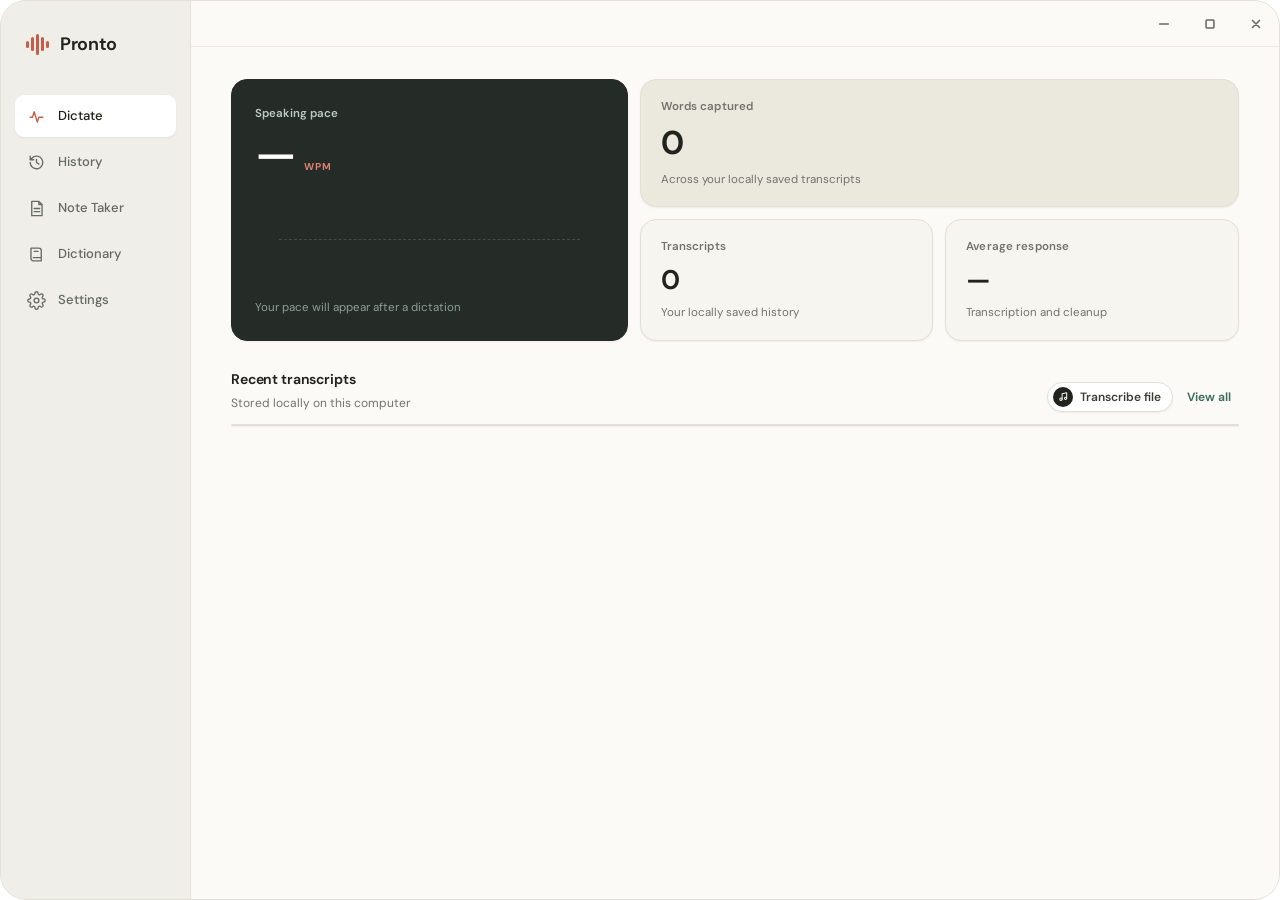
==== commit c4245e6e: "Compact file import chip and a locked "Key saved" API key row Dictate's large "Transcribe a file" ca" ====
--- a/ui/index.html
+++ b/ui/index.html
@@ -9,6 +9,7 @@
     <link rel="stylesheet" href="styles.css" />
     <link rel="stylesheet" href="app-polish.css" />
     <link rel="stylesheet" href="notes.css" />
+    <link rel="stylesheet" href="onboarding.css" />
   </head>
   <body>
     <main class="app">
@@ -63,16 +64,17 @@
           </section>
 
           <section class="transcripts-panel">
-            <div class="import-card" id="import-card">
-              <div class="import-icon" aria-hidden="true"><svg viewBox="0 0 24 24"><path d="M7 3.5h7l4 4V20H7zM14 3.5v4h4"/></svg></div>
-              <div class="import-copy"><h2>Transcribe a file</h2><p>Audio or video is transcribed on this computer with Parakeet.</p>
-                <small class="import-formats">MP3 · WAV · M4A · MP4 · MOV · WebM</small>
-                <small id="import-status" class="import-status" hidden></small>
-              </div>
-              <button id="choose-media" type="button"><svg viewBox="0 0 24 24" aria-hidden="true"><path d="M12 15V4m0 0 4 4m-4-4-4 4M5 20h14"/></svg>Choose file</button>
+            <div class="section-title">
+              <div><h2>Recent transcripts</h2><p>Stored locally on this computer</p></div>
+              <div class="section-actions">
+                <button id="choose-media" class="file-chip" type="button" title="Transcribe an audio or video file on this computer (MP3, WAV, M4A, MP4, MOV, WebM)">
+                  <span class="file-chip-icon" aria-hidden="true"><svg viewBox="0 0 24 24"><path d="M9 18V6l10-2v12"/><circle cx="6.5" cy="18" r="2.5"/><circle cx="16.5" cy="16" r="2.5"/></svg></span>
+                  <span id="import-status" class="file-chip-label" role="status">Transcribe file</span>
+                </button>
+                <button data-view-link="history">View all</button>
+              </div>
               <input id="media-file" type="file" accept="audio/*,video/*,.m4a,.mkv,.mov,.webm" hidden />
             </div>
-            <div class="section-title"><div><h2>Recent transcripts</h2><p>Stored locally on this computer</p></div><button data-view-link="history">View all</button></div>
             <div id="recent-list" class="history-list compact"></div>
           </section>
         </div>
@@ -212,6 +214,7 @@
                     </div>
                   </div>
                   <div class="setting-row" data-keywords="startup boot login autostart tray menu bar"><div><strong>Launch at startup</strong><p>Starts Pronto silently in the system tray without opening this window.</p></div><label class="toggle"><input type="checkbox" id="launch-at-startup" /><span></span></label></div>
+                  <div class="setting-row" data-keywords="welcome tour onboarding setup introduction getting started"><div><strong>Welcome tour</strong><p>Walk through the first-run setup again.</p></div><button type="button" class="change-button" id="replay-onboarding">Show tour</button></div>
                   <div class="setting-row" data-keywords="meeting note taker zoom teams call prompt popup notification"><div><strong>Suggest meeting notes</strong><p>Offer to take notes when a meeting app starts using your microphone.</p></div><label class="toggle"><input type="checkbox" id="meeting-suggestions" /><span></span></label></div>
                 </div>
               </section>
@@ -313,20 +316,27 @@
                 <header class="settings-section-head"><h2 id="settings-online-title">Online services</h2><p>Optional. Used only for speech cleanup and voice search answers.</p></header>
                 <div class="settings-card api-card">
                   <div class="setting-row" data-keywords="cleanup provider llm ai openai anthropic claude gemini groq openrouter ollama lm studio deepseek">
-                    <div><strong>Cleanup provider</strong><p>Service used for speech cleanup and meeting notes. DeepSeek is preferred: its key also powers voice search answers.</p></div>
-                    <select id="cleanup-provider" aria-label="Cleanup provider"></select>
-                  </div>
-                  <div class="setting-row" data-keywords="cleanup model llm ai name">
-                    <div><strong>Cleanup model</strong><p id="cleanup-model-help">Leave blank to use the provider's default.</p></div>
-                    <input type="text" id="cleanup-model" class="setting-text-input" aria-label="Cleanup model" spellcheck="false" autocomplete="off" />
+                    <div><strong>AI provider</strong><p>Used for speech cleanup, meeting notes, and voice search answers. DeepSeek is recommended: fast and inexpensive.</p></div>
+                    <select id="cleanup-provider" aria-label="AI provider"></select>
                   </div>
                   <div class="setting-row" id="cleanup-endpoint-row" data-keywords="custom endpoint url base openai compatible ollama lm studio local" hidden>
                     <div><strong>Custom endpoint URL</strong><p>Any OpenAI-compatible server, for example http://localhost:11434/v1 for Ollama.</p></div>
                     <input type="url" id="cleanup-endpoint" class="setting-text-input" aria-label="Custom endpoint URL" spellcheck="false" placeholder="http://localhost:11434/v1" />
                   </div>
+                  <div class="setting-row" data-keywords="cleanup model llm ai name">
+                    <div><strong>Model</strong><p id="cleanup-model-help">Uses the provider's default model.</p></div>
+                    <div class="model-picker">
+                      <select id="cleanup-model" aria-label="Model"></select>
+                      <input type="text" id="cleanup-model-custom" class="setting-text-input" aria-label="Model name" placeholder="Model name" spellcheck="false" autocomplete="off" hidden />
+                    </div>
+                  </div>
                   <div class="setting-row api-row" data-keywords="deepseek openai anthropic claude gemini groq openrouter api key token cleanup llm ai credential voice search">
                     <div><strong>API key</strong><p id="api-status">Not configured</p></div>
-                    <div class="api-form"><input type="password" id="api-key" placeholder="Enter API key" autocomplete="off" aria-label="API key" /><button id="save-key">Save</button></div>
+                    <div class="api-form" id="api-form"><input type="password" id="api-key" placeholder="Enter API key" autocomplete="off" aria-label="API key" /><button id="save-key">Save</button></div>
+                    <div class="api-form api-saved" id="api-saved" hidden>
+                      <div class="api-saved-pill" role="status"><svg viewBox="0 0 24 24" aria-hidden="true"><rect x="5" y="11" width="14" height="10" rx="2"/><path d="M8 11V7a4 4 0 0 1 8 0v4"/></svg><span>Key saved</span></div>
+                      <button type="button" class="api-edit" id="edit-key" aria-label="Edit API key" title="Edit API key"><svg viewBox="0 0 24 24" aria-hidden="true"><path d="M12 20h9"/><path d="M16.5 3.5a2.1 2.1 0 0 1 3 3L7 19l-4 1 1-4Z"/></svg></button>
+                    </div>
                   </div>
                   <details class="setting-disclosure" id="cleanup-prompt-details" data-keywords="cleanup system prompt instructions deepseek custom">
                     <summary>
@@ -342,7 +352,7 @@
                     </div>
                   </details>
                   <div class="setting-row" data-keywords="voice search provider url duckduckgo web retrieval">
-                    <div><strong>Search provider URL</strong><p>DuckDuckGo HTML endpoint for voice search. Queries and snippets go to this provider and to DeepSeek.</p></div>
+                    <div><strong>Search provider URL</strong><p>DuckDuckGo HTML endpoint for voice search. Queries and snippets go to this provider and to your AI provider.</p></div>
                     <input type="url" id="search-provider-url" aria-label="Search provider URL" spellcheck="false" />
                   </div>
                 </div>
@@ -359,6 +369,81 @@
       </section>
     </main>
 
+    <div class="onboarding-layer" id="onboarding" hidden>
+      <div class="onboarding" role="dialog" aria-modal="true" aria-labelledby="onboarding-title">
+        <header class="onboarding-head">
+          <span class="brand-mark" aria-hidden="true"><i></i><i></i><i></i><i></i><i></i></span>
+          <ol class="onboarding-dots" aria-label="Setup progress"></ol>
+          <button type="button" class="onboarding-skip" id="onboarding-skip">Skip setup</button>
+        </header>
+
+        <section class="onboarding-step" data-step="welcome">
+          <h2 id="onboarding-title">Welcome to Pronto</h2>
+          <p class="onboarding-lede">Speak in any app and your words appear where you are typing. Transcription runs on this computer.</p>
+          <p class="onboarding-lede">Let's set up the essentials. It takes under a minute, and you can change everything later in Settings.</p>
+        </section>
+
+        <section class="onboarding-step" data-step="shortcut">
+          <h2>Your dictation shortcut</h2>
+          <p class="onboarding-lede">Press this from anywhere to start talking.</p>
+          <div class="onboarding-card">
+            <div class="setting-row">
+              <div><strong>Start dictation</strong><p>Works globally, in any app.</p></div>
+              <div class="setting-control"><div class="shortcut-keys" id="onboarding-hotkey"></div><button type="button" class="change-button" id="onboarding-change-hotkey">Change</button></div>
+            </div>
+            <div class="setting-row">
+              <div><strong>How the shortcut works</strong><p>Hold to talk, or press once to start and again to stop.</p></div>
+              <div class="segmented" role="group" aria-label="Activation behavior">
+                <button type="button" data-activation="hold">Hold</button><button type="button" data-activation="toggle">Toggle</button>
+              </div>
+            </div>
+          </div>
+        </section>
+
+        <section class="onboarding-step" data-step="microphone">
+          <h2>Microphone and startup</h2>
+          <p class="onboarding-lede">Pick the microphone Pronto listens to.</p>
+          <div class="onboarding-card">
+            <div class="setting-row">
+              <div><strong>Microphone</strong><p id="onboarding-microphone-status">Loading available microphones…</p></div>
+              <div class="setting-control"><select id="onboarding-microphone" aria-label="Microphone" disabled><option>Loading…</option></select></div>
+            </div>
+            <div class="setting-row">
+              <div><strong>Launch at startup</strong><p>Keep Pronto ready in the background whenever you sign in.</p></div>
+              <label class="toggle"><input type="checkbox" id="onboarding-launch-at-startup" /><span></span></label>
+            </div>
+            <div class="setting-row">
+              <div><strong>Dictation sounds</strong><p>A soft cue when Pronto starts and stops listening.</p></div>
+              <label class="toggle"><input type="checkbox" id="onboarding-dictation-sounds" /><span></span></label>
+            </div>
+          </div>
+        </section>
+
+        <section class="onboarding-step onboarding-done" data-step="done">
+          <div class="onboarding-check" aria-hidden="true"><svg viewBox="0 0 24 24"><path d="M5 12.5l4.5 4.5L19 7.5" /></svg></div>
+          <h2>You're all set</h2>
+          <p class="onboarding-lede">Pronto is ready and listening for your shortcut.</p>
+          <div class="onboarding-try-card">
+            <strong>Try it now</strong>
+            <ol>
+              <li>Open another app, like an email, a document or a chat.</li>
+              <li>Click into a text box.</li>
+              <li id="onboarding-done-step"><span id="onboarding-done-action">Press</span> <span class="shortcut-keys inline" id="onboarding-done-hotkey"></span> and start talking.</li>
+            </ol>
+          </div>
+          <ul class="onboarding-tips">
+            <li><strong>Dictionary</strong> keeps names and terms spelled right.</li>
+            <li><strong>Note Taker</strong> records and transcribes your meetings.</li>
+            <li><strong>Settings</strong> has everything you set up here, plus cleanup and voice search.</li>
+          </ul>
+        </section>
+
+        <footer class="onboarding-actions">
+          <button type="button" class="change-button" id="onboarding-back">Back</button>
+          <button type="button" class="onboarding-next" id="onboarding-next">Get started</button>
+        </footer>
+      </div>
+    </div>
     <dialog class="hotkey-dialog" id="hotkey-dialog">
       <form method="dialog">
         <button class="dialog-close" value="cancel" aria-label="Close"><svg viewBox="0 0 24 24" aria-hidden="true"><path d="M6 6l12 12M18 6 6 18"/></svg></button>
--- a/ui/styles.css
+++ b/ui/styles.css
@@ -94,21 +94,19 @@
 .stat-words { grid-column: 2 / 4; background: #ebe8de; }
 .stat-words strong { font-size: 33px; }
 .transcripts-panel { margin-top: 28px; }
-.import-card { display: grid; grid-template-columns: 44px minmax(0, 1fr) auto; align-items: center; gap: 16px; margin-bottom: 24px; padding: 16px 18px; border: 1px solid #e1ded6; border-radius: var(--radius-lg); background: #fff; box-shadow: var(--shadow-sm); }
-.import-card.busy { opacity: .8; }
-.import-copy { min-width: 0; }
-.import-card h2 { margin: 0; font-size: 14px; font-weight: 650; letter-spacing: -.01em; }
-.import-card p { margin: 4px 0 0; color: #73756e; font-size: 12.5px; line-height: 1.5; }
-.import-formats { display: block; margin-top: 4px; color: #8d8e88; font-size: 11px; }
-.import-status { display: block; margin-top: 8px; color: var(--sage-strong); font-size: 12px; font-weight: 600; }
-.import-status[hidden] { display: none; }
-.import-icon { display: grid; place-items: center; width: 44px; height: 44px; flex: 0 0 44px; border-radius: 12px; color: #575954; background: #f0eee7; }
-.import-icon svg { width: 20px; height: 20px; fill: none; stroke: currentColor; stroke-width: 1.8; stroke-linecap: round; stroke-linejoin: round; }
-.import-card button { display: inline-flex; align-items: center; justify-content: center; gap: 8px; height: 40px; padding: 0 18px; border: 0; border-radius: var(--radius-sm); color: #fff; background: var(--ink); font-size: 12.5px; font-weight: 650; line-height: 1; white-space: nowrap; transition: background .12s ease, transform .08s ease, box-shadow .12s ease; }
-.import-card button svg { width: 15px; height: 15px; fill: none; stroke: currentColor; stroke-width: 2; stroke-linecap: round; stroke-linejoin: round; }
-.import-card button:hover:not(:disabled) { background: #383a34; box-shadow: 0 3px 10px rgba(35, 35, 29, .2); }
-.import-card button:active:not(:disabled) { transform: translateY(1px); }
-.import-card button:disabled { cursor: default; opacity: .55; }
+.section-actions { display: flex; align-items: center; gap: 6px; }
+.section-title .file-chip { position: relative; display: inline-flex; align-items: center; gap: 7px; height: 30px; padding: 0 11px 0 5px; overflow: hidden; border: 1px solid var(--line); border-radius: 999px; color: var(--ink-soft); background: var(--surface); box-shadow: var(--shadow-sm); font-size: 12px; font-weight: 600; white-space: nowrap; transition: border-color .12s ease, background .12s ease; }
+.section-title .file-chip:hover:not(:disabled) { border-color: var(--muted); background: var(--surface); }
+.section-title .file-chip:disabled { cursor: progress; }
+.file-chip-icon { display: grid; place-items: center; width: 20px; height: 20px; border-radius: 50%; color: var(--canvas); background: var(--ink); }
+.file-chip-icon svg { width: 11px; height: 11px; fill: none; stroke: currentColor; stroke-width: 2.2; stroke-linecap: round; stroke-linejoin: round; }
+.file-chip-label { position: relative; font-variant-numeric: tabular-nums; }
+/* While busy the chip fills left-to-right with the upload/prepare progress. */
+.file-chip::before { content: ""; position: absolute; inset: 0; width: calc(var(--progress, 0) * 100%); background: var(--surface-subtle); transition: width .2s ease; }
+.file-chip.busy .file-chip-icon { width: 16px; height: 16px; margin: 2px; border: 2px solid var(--line); border-top-color: var(--ink); background: transparent; animation: chip-spin .8s linear infinite; }
+.file-chip.busy .file-chip-icon svg { display: none; }
+.file-chip-icon, .file-chip-label { z-index: 1; }
+@keyframes chip-spin { to { transform: rotate(360deg); } }
 .section-title { display: flex; align-items: flex-end; justify-content: space-between; gap: 16px; }
 .section-title h2 { margin: 0; font-size: 14px; font-weight: 650; letter-spacing: -.01em; }
 .section-title p { margin: 4px 0 0; color: #94958f; font-size: 12px; }
@@ -205,6 +203,11 @@
 .toggle input:focus-visible + span { outline: 2px solid #6f8f83; outline-offset: 2px; }
 .api-form { display: flex; gap: 8px; width: min(360px, 100%); }
 .api-form button { min-width: 72px; }
+.api-form[hidden] { display: none; }
+.api-saved-pill { display: flex; align-items: center; gap: 8px; flex: 1; min-width: 0; height: 40px; padding: 0 13px; border: 1px solid var(--line); border-radius: var(--radius-sm); color: var(--ink-soft); background: var(--surface-subtle); font-size: 13px; font-weight: 600; }
+.api-saved-pill svg, .api-edit svg { width: 15px; height: 15px; flex: 0 0 15px; fill: none; stroke: currentColor; stroke-width: 2; stroke-linecap: round; stroke-linejoin: round; }
+.api-saved-pill svg { color: var(--muted); }
+.api-form .api-edit { min-width: 40px; width: 40px; padding: 0; }
 
 .setting-disclosure { border-bottom: 1px solid var(--line-soft); }
 .setting-disclosure summary { display: flex; align-items: center; justify-content: space-between; gap: 24px; min-height: 64px; padding: 14px 20px; list-style: none; cursor: pointer; transition: background .12s ease; }
@@ -308,8 +311,6 @@
   .brand > span:last-child, .nav span { display: none; }
   .nav { justify-content: center; padding: 0; }
   .view { padding: 24px 20px 32px; }
-  .import-card { grid-template-columns: 44px minmax(0, 1fr); }
-  .import-card button { grid-column: 2; justify-self: start; }
   .setting-row { gap: 12px; }
   .settings-title { flex-direction: column; align-items: stretch; gap: 14px; }
   .settings-search { width: 100%; flex-basis: auto; }
--- a/ui/app-polish.css
+++ b/ui/app-polish.css
@@ -35,7 +35,6 @@
 .stat-primary p { color: #8f9e96; }
 .stat-words { background: var(--surface-inset); }
 
-.import-card,
 .history-list,
 .dictionary-table,
 .settings-card,
@@ -47,26 +46,7 @@
   box-shadow: var(--shadow-sm);
 }
 
-.import-card { background: var(--surface); }
-.import-card p,
-.import-formats,
 .section-title p { color: var(--muted); }
-.import-icon {
-  color: var(--muted);
-  background: var(--surface-subtle);
-}
-.import-card button {
-  color: #fff;
-  background: var(--ink);
-}
-[data-theme="dark"] .import-card button {
-  color: var(--canvas);
-  background: var(--btn-primary-bg);
-}
-.import-card button:hover:not(:disabled) {
-  background: var(--btn-primary-hover);
-  box-shadow: var(--shadow-sm);
-}
 
 .history-item { border-bottom-color: var(--line-soft); }
 .history-time,
@@ -239,3 +219,33 @@
 @keyframes model-switch-sweep { from { left: -34%; } to { left: 100%; } }
 @media (max-width: 720px) { .model-options { grid-template-columns: 1fr; } }
 @media (prefers-reduced-motion: reduce) { .model-switch.indeterminate .model-switch-bar i { animation: none; width: 100% !important; opacity: .5; } }
+
+.model-picker {
+  display: flex;
+  flex-direction: column;
+  align-items: flex-end;
+  gap: 8px;
+  flex: 0 0 auto;
+  /* Same footprint as the other settings dropdowns. */
+  width: min(280px, 44%);
+}
+
+.model-picker select {
+  width: 100%;
+  max-width: 100%;
+}
+
+/* Wrapped rows put every control on its own full-width line. */
+@media (max-width: 980px) {
+  .model-picker { width: 100%; align-items: stretch; }
+}
+
+/* Own chevron so it sits inset from the edge; the native arrow hugs it. */
+.setting-row select {
+  appearance: none;
+  padding-right: 38px;
+  background-image: url("data:image/svg+xml,%3Csvg xmlns='http://www.w3.org/2000/svg' width='12' height='12' viewBox='0 0 12 12'%3E%3Cpath d='M3 4.5l3 3 3-3' fill='none' stroke='%23908f88' stroke-width='1.5' stroke-linecap='round' stroke-linejoin='round'/%3E%3C/svg%3E");
+  background-repeat: no-repeat;
+  background-position: right 14px center;
+  background-size: 12px;
+}
--- a/ui/onboarding.css
+++ b/ui/onboarding.css
@@ -0,0 +1,53 @@
+/* First-run welcome tour. Reuses settings rows, toggles and shortcut keys. */
+.onboarding-layer { position: fixed; inset: 0; z-index: 150; display: grid; place-items: center; padding: 24px; background: var(--search-backdrop, rgba(40, 40, 35, .32)); backdrop-filter: blur(3px); }
+.onboarding-layer[hidden] { display: none; }
+.onboarding { display: flex; flex-direction: column; width: min(560px, 100%); max-height: calc(100vh - 48px); border: 1px solid var(--line); border-radius: var(--radius-xl); color: var(--ink); background: var(--paper); box-shadow: var(--shadow-lg); animation: onboarding-in .22s ease-out; overflow: hidden; }
+@keyframes onboarding-in { from { opacity: 0; transform: translateY(10px) scale(.98); } to { opacity: 1; transform: none; } }
+
+.onboarding-head { display: flex; align-items: center; gap: 14px; padding: 18px 22px 0; }
+.onboarding-dots { display: flex; gap: 6px; flex: 1; justify-content: center; margin: 0; padding: 0; list-style: none; }
+.onboarding-dots li { width: 7px; height: 7px; border-radius: 50%; background: var(--line); transition: width .2s ease, background .2s ease; }
+.onboarding-dots li.complete { background: var(--sage); }
+.onboarding-dots li.active { width: 22px; border-radius: 6px; background: var(--accent); }
+.onboarding-skip { padding: 6px 10px; border: 0; border-radius: var(--radius-sm); color: var(--muted); background: transparent; font-size: 12px; font-weight: 600; }
+.onboarding-skip:hover { color: var(--ink); background: var(--surface-hover); }
+.onboarding-skip[hidden] { visibility: hidden; display: block !important; }
+
+.onboarding-step { display: none; padding: 26px 30px 6px; overflow-y: auto; }
+.onboarding-step.active { display: block; animation: onboarding-step-in .24s ease-out; }
+@keyframes onboarding-step-in { from { opacity: 0; transform: translateX(12px); } to { opacity: 1; transform: none; } }
+.onboarding-step h2 { margin: 0; font-size: 22px; font-weight: 650; letter-spacing: -.02em; }
+.onboarding-lede { margin: 8px 0 0; color: var(--muted); font-size: 13.5px; line-height: 1.55; }
+.onboarding-card { margin-top: 18px; border: 1px solid var(--line); border-radius: var(--radius-md); background: var(--surface); overflow: hidden; }
+.onboarding-card .setting-row { min-height: 58px; padding: 12px 16px; }
+.onboarding-card .setting-row:last-child { border-bottom: 0; }
+.onboarding-card .setting-row select { max-width: 220px; }
+
+.shortcut-keys.inline { display: inline-flex; vertical-align: middle; justify-content: flex-start; margin: 0 2px; }
+.shortcut-keys.inline kbd { padding: 4px 7px; }
+
+.onboarding-done { text-align: center; }
+.onboarding-done .onboarding-lede { margin-top: 6px; }
+.onboarding-check { display: grid; place-items: center; width: 56px; height: 56px; margin: 0 auto 16px; border-radius: 50%; background: var(--sage); box-shadow: 0 0 0 8px color-mix(in srgb, var(--sage) 16%, transparent); animation: onboarding-pop .42s cubic-bezier(.2, 1.4, .4, 1) both; }
+.onboarding-check svg { width: 28px; height: 28px; fill: none; stroke: var(--paper); stroke-width: 2.6; stroke-linecap: round; stroke-linejoin: round; stroke-dasharray: 24; stroke-dashoffset: 24; animation: onboarding-tick .32s .2s ease-out forwards; }
+@keyframes onboarding-pop { from { opacity: 0; transform: scale(.5); } to { opacity: 1; transform: none; } }
+@keyframes onboarding-tick { to { stroke-dashoffset: 0; } }
+.onboarding-try-card { margin-top: 20px; padding: 14px 18px; border: 1px solid var(--line); border-radius: var(--radius-md); background: var(--surface); text-align: left; }
+.onboarding-try-card strong { font-size: 13px; font-weight: 650; }
+.onboarding-try-card ol { display: grid; gap: 6px; margin: 8px 0 0; padding-left: 20px; color: var(--muted); font-size: 12.5px; line-height: 1.5; }
+.onboarding-done .onboarding-tips { text-align: left; }
+
+.onboarding-tips { display: grid; gap: 8px; margin: 18px 0 0; padding: 0; list-style: none; }
+.onboarding-tips li { padding: 11px 14px; border-radius: var(--radius-sm); color: var(--muted); background: var(--surface-subtle); font-size: 12.5px; line-height: 1.45; }
+.onboarding-tips strong { color: var(--ink); font-weight: 650; }
+
+.onboarding-actions { display: flex; align-items: center; justify-content: flex-end; gap: 8px; padding: 20px 30px 24px; }
+.onboarding-actions #onboarding-back { margin-right: auto; }
+.onboarding-next { min-width: 120px; min-height: 38px; padding: 0 18px; border: 0; border-radius: var(--radius-sm); color: var(--paper); background: var(--btn-primary-bg); font-size: 12.5px; font-weight: 650; transition: background .12s ease, transform .08s ease; }
+.onboarding-next:hover { background: var(--btn-primary-hover); }
+.onboarding-next:active { transform: translateY(1px); }
+
+@media (prefers-reduced-motion: reduce) {
+  .onboarding, .onboarding-step.active, .onboarding-check { animation: none; }
+  .onboarding-check svg { animation: none; stroke-dashoffset: 0; }
+}
